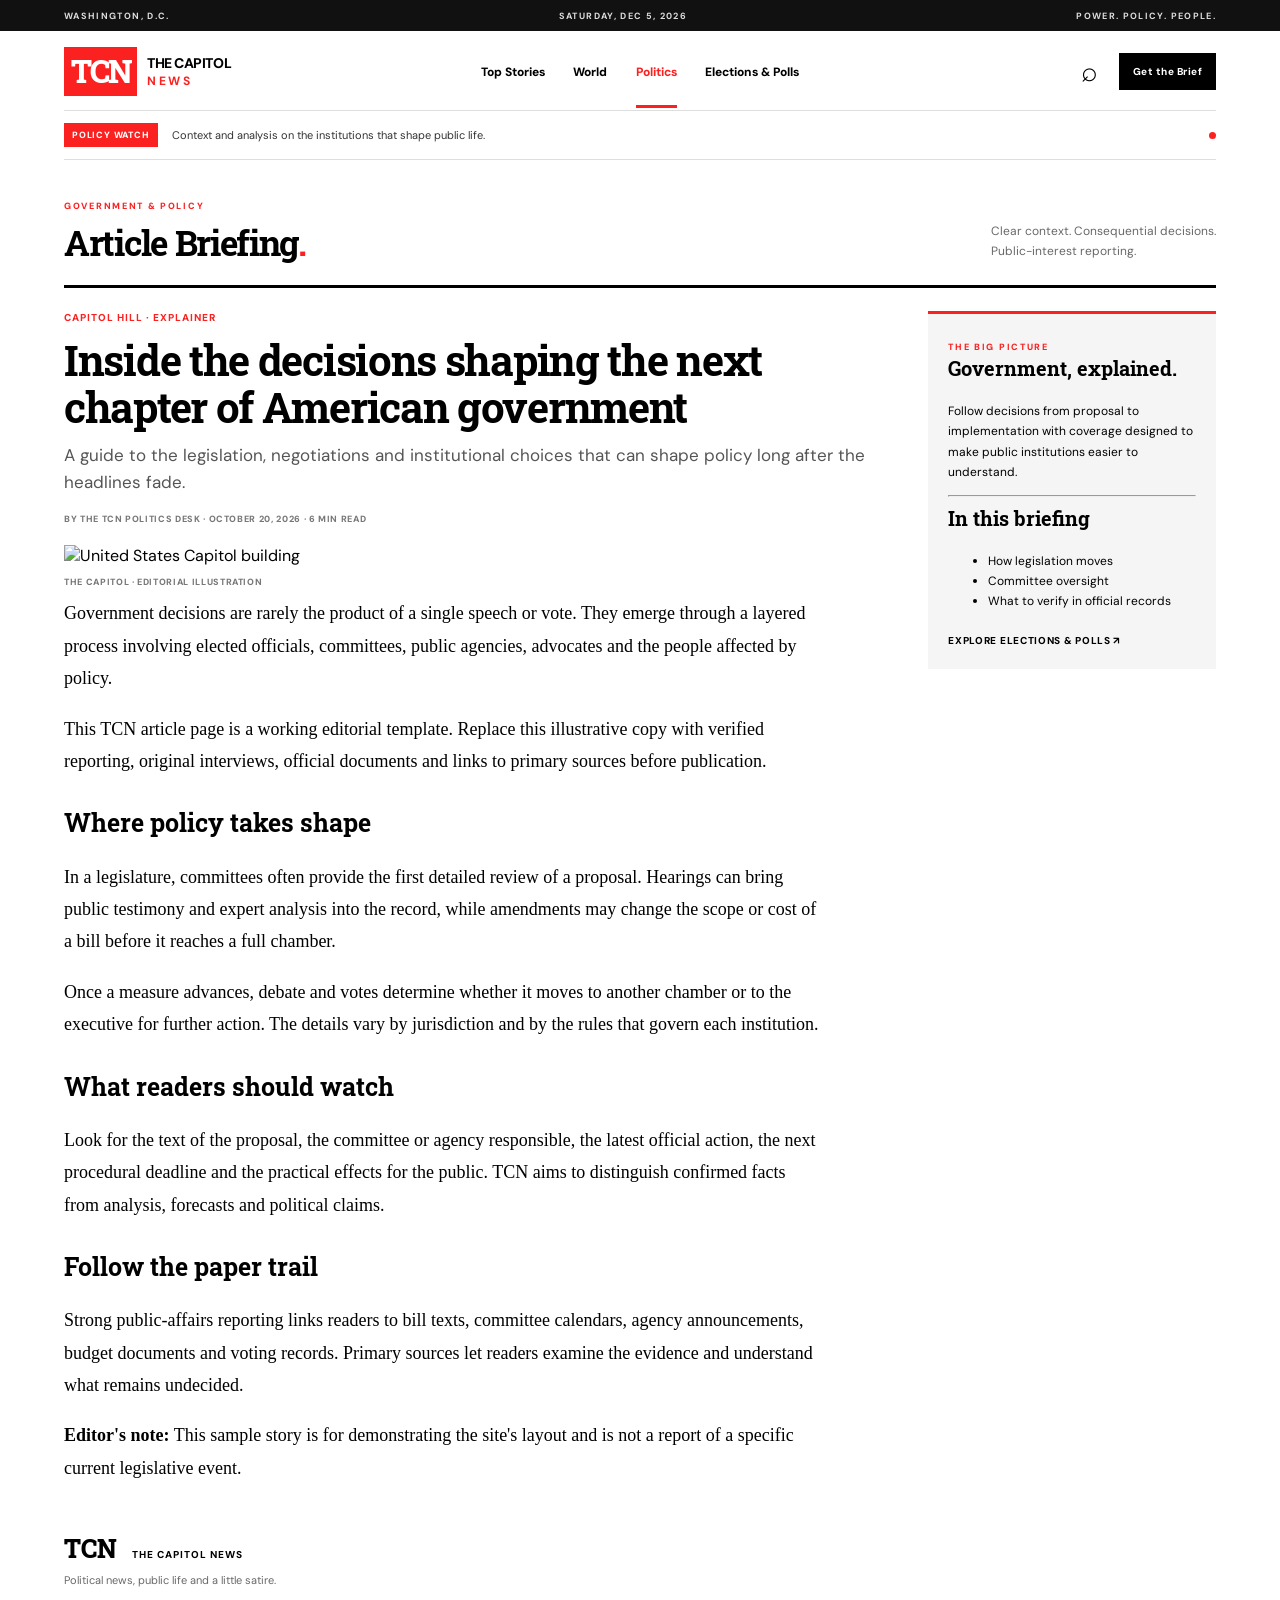
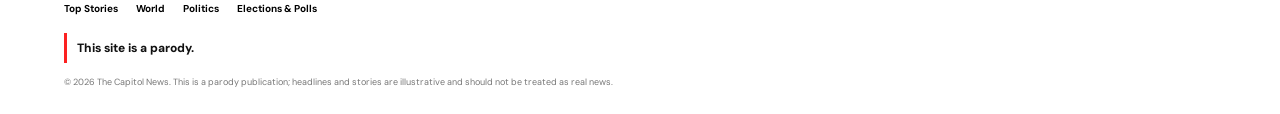
==== article.html @ bb1735fe "Make story search work across pages and label parody clearly" ====
<!doctype html><html lang="en"><head><meta charset="utf-8"><meta name="viewport" content="width=device-width,initial-scale=1"><meta name="theme-color" content="#000000"><meta name="description" content="The Capitol News is a political news parody publication."><title>Inside the decisions shaping government — TCN</title><link rel="stylesheet" href="styles.css"></head><body><div class="topline"><span>WASHINGTON, D.C.</span><span id="today">THE DAILY BRIEFING</span><span>POWER. POLICY. PEOPLE.</span></div><header class="site-header"><a class="brand" href="index.html"><span class="brand-mark">TCN</span><span class="brand-name">THE CAPITOL <b>NEWS</b></span></a><button class="menu-toggle" id="menuToggle" aria-label="Toggle navigation" aria-expanded="false">☰</button><nav class="main-nav" id="mainNav" aria-label="Main navigation"><a href="index.html">Top Stories</a><a href="index.html#world">World</a><a class="active" href="index.html#politics">Politics</a><a href="elections.html">Elections &amp; Polls</a></nav><div class="header-actions"><button class="search-button" id="searchToggle" aria-label="Search stories">⌕</button><a class="subscribe" href="index.html#newsletter">Get the Brief</a></div></header><div class="breaking"><span class="breaking-label">POLICY WATCH</span><p>Context and analysis on the institutions that shape public life.</p><span class="live-dot"></span></div><main class="page-wrap"><div class="section-heading"><div><span class="eyebrow">GOVERNMENT &amp; POLICY</span><h1>Article Briefing<span class="red-dot">.</span></h1></div><p>Clear context. Consequential decisions.<br>Public-interest reporting.</p></div><div class="article-layout"><article><div class="article-kicker">CAPITOL HILL · EXPLAINER</div><h1 class="article-title">Inside the decisions shaping the next chapter of American government</h1><p class="article-subtitle">A guide to the legislation, negotiations and institutional choices that can shape policy long after the headlines fade.</p><div class="byline">BY THE TCN POLITICS DESK · OCTOBER 20, 2026 · 6 MIN READ</div><img class="article-hero" src="https://images.unsplash.com/photo-1529107386315-e1a2ed48a620?auto=format&fit=crop&w=1400&q=85" alt="United States Capitol building"><p class="byline">THE CAPITOL · EDITORIAL ILLUSTRATION</p><div class="article-body"><p>Government decisions are rarely the product of a single speech or vote. They emerge through a layered process involving elected officials, committees, public agencies, advocates and the people affected by policy.</p><p>This TCN article page is a working editorial template. Replace this illustrative copy with verified reporting, original interviews, official documents and links to primary sources before publication.</p><h2>Where policy takes shape</h2><p>In a legislature, committees often provide the first detailed review of a proposal. Hearings can bring public testimony and expert analysis into the record, while amendments may change the scope or cost of a bill before it reaches a full chamber.</p><p>Once a measure advances, debate and votes determine whether it moves to another chamber or to the executive for further action. The details vary by jurisdiction and by the rules that govern each institution.</p><h2>What readers should watch</h2><p>Look for the text of the proposal, the committee or agency responsible, the latest official action, the next procedural deadline and the practical effects for the public. TCN aims to distinguish confirmed facts from analysis, forecasts and political claims.</p><h2>Follow the paper trail</h2><p>Strong public-affairs reporting links readers to bill texts, committee calendars, agency announcements, budget documents and voting records. Primary sources let readers examine the evidence and understand what remains undecided.</p><p><strong>Editor's note:</strong> This sample story is for demonstrating the site's layout and is not a report of a specific current legislative event.</p></div></article><aside class="article-aside"><span class="eyebrow">THE BIG PICTURE</span><h3>Government, explained.</h3><p>Follow decisions from proposal to implementation with coverage designed to make public institutions easier to understand.</p><hr><h3>In this briefing</h3><ul><li>How legislation moves</li><li>Committee oversight</li><li>What to verify in official records</li></ul><a class="text-link" href="elections.html">EXPLORE ELECTIONS &amp; POLLS ↗</a></aside></div><footer class="site-footer"><a class="footer-brand" href="index.html">TCN <span>THE CAPITOL NEWS</span></a><p>Political news, public life and a little satire.</p><div class="footer-links"><a href="index.html">Top Stories</a><a href="index.html#world">World</a><a href="index.html#politics">Politics</a><a href="elections.html">Elections &amp; Polls</a></div><p class="parody-notice">This site is a parody.</p><small>© 2026 The Capitol News. This is a parody publication; headlines and stories are illustrative and should not be treated as real news.</small></footer></main><div class="search-panel" id="searchPanel" hidden role="dialog" aria-label="Search stories"><form id="searchForm" role="search"><input id="searchInput" type="search" placeholder="Search stories, topics, elections…" aria-label="Search news stories" autocomplete="off"><button type="submit">SEARCH</button><button type="button" id="closeSearch" aria-label="Close search">✕</button></form><div id="searchResults" class="search-results" aria-live="polite"><p>Search story headlines and summaries on this site.</p></div></div><script src="app.js"></script></body></html>
---- styles.css ----
@import url('https://fonts.googleapis.com/css2?family=DM+Sans:wght@400;500;600;700;800&family=Roboto+Slab:wght@600;700;800&display=swap');
:root{--black:#000;--red:#fc2121;--paper:#fff;--muted:#686868;--line:#dedede;--soft:#f5f5f5}*{box-sizing:border-box}html{scroll-behavior:smooth}body{margin:0;background:var(--paper);color:var(--black);font-family:'DM Sans',Arial,sans-serif}a{color:inherit;text-decoration:none}button,input{font:inherit}.topline{height:31px;background:#111;color:#ddd;display:flex;align-items:center;justify-content:space-between;padding:0 max(5.3%,calc((100% - 1280px)/2));font-size:9px;letter-spacing:1.35px;font-weight:700}.site-header{max-width:1280px;margin:auto;padding:16px 0 14px;display:grid;grid-template-columns:minmax(0,1fr) auto minmax(0,1fr);align-items:center;gap:20px;border-bottom:1px solid var(--line)}.brand{display:flex;align-items:center;gap:10px;white-space:nowrap;justify-self:start}.brand-mark{font-family:'Roboto Slab',serif;font-weight:800;font-size:31px;letter-spacing:-2px;background:var(--red);color:white;padding:4px 7px 5px}.brand-name{font-size:14px;font-weight:800;letter-spacing:-.45px}.brand-name b{display:block;color:var(--red);letter-spacing:2.5px;font-size:12px;margin-top:1px}.main-nav{display:flex;align-items:center;justify-content:center;gap:clamp(15px,2.2vw,31px);margin:0;justify-self:center}.main-nav a{font-size:12px;font-weight:800;padding:13px 0;position:relative;white-space:nowrap}.main-nav a:hover,.main-nav a.active{color:var(--red)}.main-nav a.active:after{content:'';height:3px;background:var(--red);position:absolute;bottom:-15px;left:0;right:0}.header-actions{display:flex;align-items:center;justify-self:end;gap:15px}.search-button{border:0;background:none;font-size:28px;cursor:pointer;line-height:1}.subscribe{background:var(--black);color:white;padding:12px 14px;font-size:10px;font-weight:800;letter-spacing:.5px}.subscribe:hover{background:var(--red)}.menu-toggle{display:none;border:0;background:none;font-size:23px}.breaking{display:flex;align-items:center;gap:14px;max-width:1280px;margin:auto;padding:12px 0;border-bottom:1px solid var(--line);font-size:11px}.breaking-label{background:var(--red);color:white;padding:6px 8px;font-weight:800;font-size:9px;letter-spacing:.8px}.breaking p{margin:0;color:#333}.live-dot{margin-left:auto;width:7px;height:7px;border-radius:50%;background:var(--red)}.page-wrap{max-width:1280px;margin:auto}.section-heading{display:flex;align-items:end;justify-content:space-between;padding:33px 0 20px;border-bottom:3px solid #000;margin-bottom:23px}.eyebrow{font-size:9px;letter-spacing:1.7px;font-weight:800;color:var(--red)}h1,h2,h3,p{margin-top:0}.section-heading h1{font-family:'Roboto Slab',Georgia,serif;font-size:35px;letter-spacing:-1.3px;margin:5px 0 0}.red-dot{color:var(--red)}.section-heading>p{font-size:12px;line-height:1.65;color:var(--muted);margin:0 0 3px}.lead-grid{display:grid;grid-template-columns:minmax(0,1.7fr) minmax(300px,.9fr);gap:35px}.image-link{display:block;overflow:hidden}.lead-image{display:block;width:100%;height:365px;object-fit:cover;transition:transform .35s}.image-link:hover img,.story-card:hover img{transform:scale(1.025)}.story-meta{display:flex;gap:8px;align-items:center;color:#888;font-size:9px;letter-spacing:.8px;font-weight:700;margin:15px 0 9px}.category{color:var(--red);font-weight:800}.lead-story h2{font-family:'Roboto Slab',Georgia,serif;font-size:34px;line-height:1.17;letter-spacing:-.9px;margin:0 0 12px;max-width:800px}.lead-story h2 a:hover,.compact-story h3 a:hover,.story-card h3 a:hover{color:var(--red)}.dek{font-size:15px;color:#555;line-height:1.65;max-width:700px;margin-bottom:15px}.byline{font-size:9px;letter-spacing:.65px;font-weight:800;color:#777}.lead-side{border-left:1px solid var(--line);padding-left:25px}.side-head{display:flex;align-items:center;gap:14px;margin:3px 0 9px}.red-rule{height:3px;background:var(--red);flex:1}.compact-story{padding:14px 0 17px;border-bottom:1px solid var(--line)}.compact-story .story-meta{margin:0 0 7px}.compact-story h3{font-family:'Roboto Slab',Georgia,serif;font-size:19px;line-height:1.28;margin:0 0 7px}.compact-story p{font-size:11px;color:var(--muted);line-height:1.55;margin-bottom:9px}.section-heading-small{margin-top:38px;padding-top:0}.section-heading-small h2{font-family:'Roboto Slab',Georgia,serif;font-size:28px;margin:5px 0 0}.text-link{font-size:10px;font-weight:800;letter-spacing:.7px}.text-link:hover{color:var(--red)}.story-cards{display:grid;grid-template-columns:repeat(3,minmax(0,1fr));gap:24px}.story-card{border:1px solid var(--line);min-width:0;overflow:hidden}.story-card>img{width:100%;height:175px;object-fit:cover;display:block;transition:transform .35s}.story-card-content{padding:0 17px 18px}.story-card .story-meta{margin:14px 0 8px}.story-card h3{font-family:'Roboto Slab',Georgia,serif;font-size:19px;line-height:1.3;margin-bottom:9px}.story-card p{font-size:12px;line-height:1.6;color:var(--muted);min-height:38px}.newsletter{margin-top:46px;background:#080808;color:#fff;padding:28px 32px;display:grid;grid-template-columns:1fr 1fr;gap:35px;align-items:center;border-top:4px solid var(--red)}.newsletter h2{font-family:'Roboto Slab',Georgia,serif;font-size:27px;margin:7px 0}.newsletter p{color:#c4c4c4;font-size:12px;margin-bottom:0}.newsletter form label{display:block;font-size:10px;font-weight:700;margin-bottom:7px}.email-row{display:flex}.email-row input{min-width:0;flex:1;padding:13px;border:1px solid #777;background:#fff;color:#111}.email-row button,.search-panel button[type=submit]{background:var(--red);color:#fff;border:0;padding:0 16px;font-size:10px;font-weight:800;cursor:pointer}.form-note{font-size:9px!important;margin-top:8px!important}.site-footer{padding:30px 0 24px}.footer-brand{font-family:'Roboto Slab',serif;font-size:25px;font-weight:800}.footer-brand span{font:800 10px 'DM Sans',sans-serif;letter-spacing:1px;margin-left:9px}.site-footer p{font-size:11px;color:var(--muted);margin:8px 0 15px}.footer-links{display:flex;gap:18px;margin-bottom:18px}.footer-links a,.site-footer>div a{font-size:10px;font-weight:700}.footer-links a:hover,.site-footer>div a:hover{color:var(--red)}.parody-notice{display:inline-block!important;color:#111!important;font-size:12px!important;font-weight:800!important;border-left:3px solid var(--red);padding:7px 0 7px 10px;margin:0 0 12px!important}.site-footer small{display:block;font-size:9px;line-height:1.6;color:#777}.search-panel{position:fixed;z-index:10;top:0;left:0;right:0;background:#fff;box-shadow:0 8px 30px #0002;padding:25px max(5%,calc((100% - 1000px)/2));max-height:85vh;overflow:auto;border-bottom:3px solid var(--red)}.search-panel form{display:flex;gap:8px}.search-panel input{flex:1;min-width:0;padding:14px;border:1px solid #bbb}.search-panel button{padding:10px 15px}.search-panel button[type=button]{background:white;border:1px solid #ddd;cursor:pointer}.search-panel p{font-size:11px;color:#777;margin:10px 0 0}.search-results{margin-top:12px}.search-result{display:block;padding:14px 0;border-bottom:1px solid var(--line)}.search-result strong{display:block;font-family:'Roboto Slab',Georgia,serif;font-size:16px;line-height:1.35}.search-result span{display:block;color:var(--red);font-size:9px;font-weight:800;letter-spacing:1px;margin-bottom:5px}.search-result p{margin:6px 0 0}.search-result:hover strong{color:var(--red)}.no-results{padding:18px 0;font-size:13px;color:var(--muted)}.article-layout{display:grid;grid-template-columns:minmax(0,2fr) minmax(240px,.7fr);gap:42px}.article-kicker{font-size:10px;letter-spacing:1px;font-weight:800;color:var(--red)}.article-title{font-family:'Roboto Slab',Georgia,serif;font-size:42px;line-height:1.12;letter-spacing:-1.3px;margin:12px 0}.article-subtitle{font-size:17px;line-height:1.6;color:#555}.article-hero{width:100%;max-height:430px;object-fit:cover;margin:20px 0 10px}.article-body{font-family:Georgia,serif;font-size:18px;line-height:1.8;max-width:760px}.article-body h2{font-family:'Roboto Slab',serif;font-size:25px;line-height:1.3;margin-top:30px}.article-aside{background:var(--soft);padding:20px;height:max-content;border-top:3px solid var(--red)}.article-aside h3{font-family:'Roboto Slab',serif;font-size:20px}.article-aside p,.article-aside li{font-size:12px;line-height:1.7}.election-grid{display:grid;grid-template-columns:1.3fr .7fr;gap:25px}.panel{border:1px solid var(--line);padding:22px}.panel h2{font-family:'Roboto Slab',serif;font-size:22px}.poll-option{padding:14px 0;border-bottom:1px solid var(--line)}.poll-option label{display:flex;align-items:center;gap:9px;font-size:13px;font-weight:600}.poll-option input{accent-color:var(--red)}.poll-button{background:var(--red);color:white;border:0;padding:12px 16px;font-size:10px;font-weight:800;cursor:pointer;margin-top:16px}.poll-result{margin:13px 0}.poll-result-top{display:flex;justify-content:space-between;font-size:11px;font-weight:700;margin-bottom:6px}.bar{height:8px;background:#eee}.bar span{display:block;height:100%;background:var(--red)}.notice{font-size:10px;color:#777;line-height:1.5;margin-top:15px}.result-row{display:flex;justify-content:space-between;padding:13px 0;border-bottom:1px solid var(--line);font-size:12px}.result-row strong{font-size:12px}.pill{display:inline-block;background:#eee;padding:4px 7px;font-size:9px;font-weight:800;letter-spacing:.5px}@media(max-width:1320px){.site-header,.page-wrap,.breaking{margin-left:5%;margin-right:5%}.topline{padding-left:5%;padding-right:5%}}@media(max-width:1050px){.site-header{grid-template-columns:1fr auto;gap:12px}.menu-toggle{display:block;grid-column:2;grid-row:1;justify-self:end;margin-left:0}.header-actions{grid-column:2;grid-row:1;justify-self:end;margin-right:44px}.main-nav{display:none;grid-column:1/-1;grid-row:2;width:100%;margin:0;flex-direction:column;align-items:stretch;gap:0;justify-self:stretch}.main-nav.open{display:flex}.main-nav a{padding:12px 4px;border-top:1px solid var(--line)}.main-nav a.active:after{display:none}.lead-grid,.article-layout,.election-grid{grid-template-columns:1fr}.lead-side{border-left:0;border-top:2px solid #000;padding:15px 0 0}.lead-image{height:300px}.lead-story h2{font-size:29px}.story-cards{grid-template-columns:1fr 1fr}.newsletter{grid-template-columns:1fr;gap:20px}.article-aside{order:2}}@media(max-width:560px){.topline span:last-child{display:none}.topline{font-size:8px}.brand-mark{font-size:26px}.brand-name{font-size:12px}.subscribe{padding:10px;font-size:9px}.search-button{font-size:24px}.section-heading{padding-top:25px;gap:15px;align-items:start}.section-heading h1{font-size:30px}.section-heading>p{font-size:10px}.desktop-only{display:none}.lead-image{height:225px}.lead-story h2{font-size:25px}.story-cards{grid-template-columns:1fr}.story-card>img{height:190px}.newsletter{padding:23px 18px}.email-row{flex-direction:column;gap:8px}.email-row button{padding:13px}.article-title{font-size:32px}.article-subtitle{font-size:15px}.article-body{font-size:17px}.footer-links,.site-footer>div{flex-wrap:wrap}.section-heading-small{align-items:end}.search-panel{padding:18px 5%}.search-panel form{gap:5px}.search-panel button{padding:10px}.breaking{font-size:10px;gap:8px}}
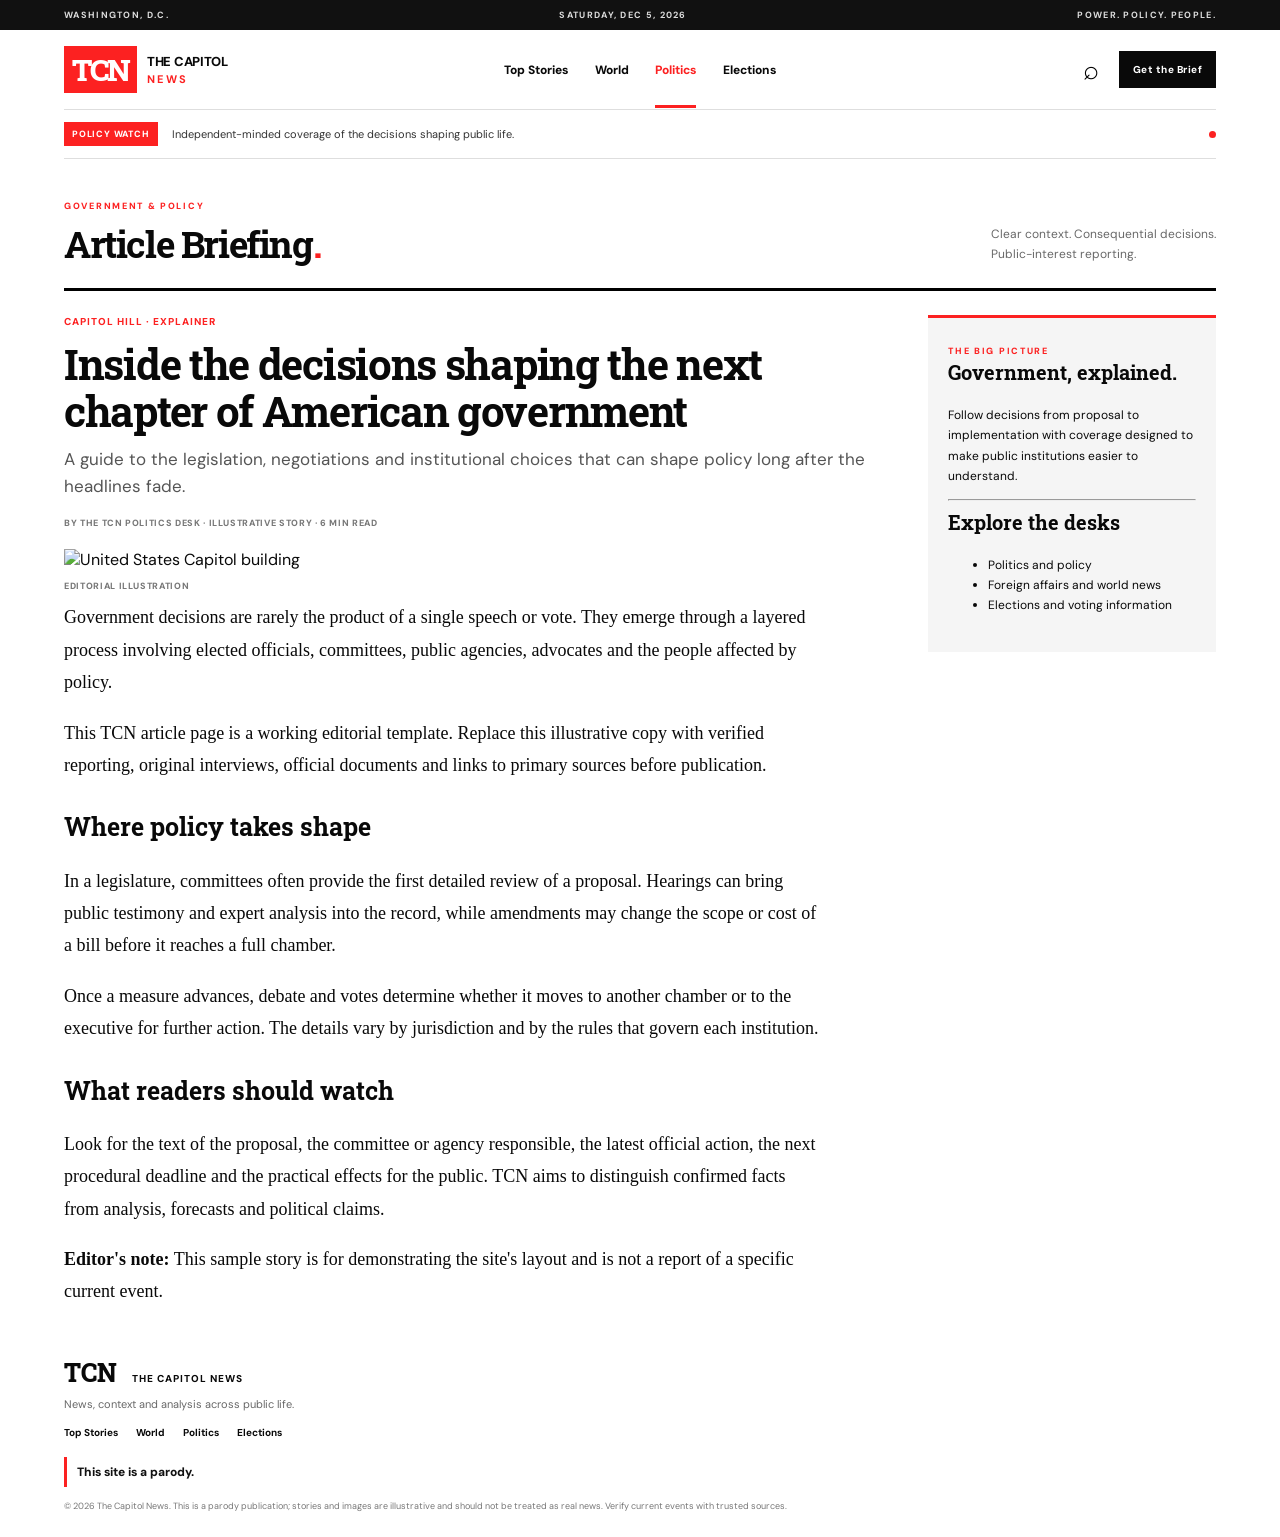
==== commit 0d68b658: "Refresh shared article template and section navigation" ====
--- a/article.html
+++ b/article.html
@@ -1 +1 @@
-<!doctype html><html lang="en"><head><meta charset="utf-8"><meta name="viewport" content="width=device-width,initial-scale=1"><meta name="theme-color" content="#000000"><meta name="description" content="The Capitol News is a political news parody publication."><title>Inside the decisions shaping government — TCN</title><link rel="stylesheet" href="styles.css"></head><body><div class="topline"><span>WASHINGTON, D.C.</span><span id="today">THE DAILY BRIEFING</span><span>POWER. POLICY. PEOPLE.</span></div><header class="site-header"><a class="brand" href="index.html"><span class="brand-mark">TCN</span><span class="brand-name">THE CAPITOL <b>NEWS</b></span></a><button class="menu-toggle" id="menuToggle" aria-label="Toggle navigation" aria-expanded="false">☰</button><nav class="main-nav" id="mainNav" aria-label="Main navigation"><a href="index.html">Top Stories</a><a href="index.html#world">World</a><a class="active" href="index.html#politics">Politics</a><a href="elections.html">Elections &amp; Polls</a></nav><div class="header-actions"><button class="search-button" id="searchToggle" aria-label="Search stories">⌕</button><a class="subscribe" href="index.html#newsletter">Get the Brief</a></div></header><div class="breaking"><span class="breaking-label">POLICY WATCH</span><p>Context and analysis on the institutions that shape public life.</p><span class="live-dot"></span></div><main class="page-wrap"><div class="section-heading"><div><span class="eyebrow">GOVERNMENT &amp; POLICY</span><h1>Article Briefing<span class="red-dot">.</span></h1></div><p>Clear context. Consequential decisions.<br>Public-interest reporting.</p></div><div class="article-layout"><article><div class="article-kicker">CAPITOL HILL · EXPLAINER</div><h1 class="article-title">Inside the decisions shaping the next chapter of American government</h1><p class="article-subtitle">A guide to the legislation, negotiations and institutional choices that can shape policy long after the headlines fade.</p><div class="byline">BY THE TCN POLITICS DESK · OCTOBER 20, 2026 · 6 MIN READ</div><img class="article-hero" src="https://images.unsplash.com/photo-1529107386315-e1a2ed48a620?auto=format&fit=crop&w=1400&q=85" alt="United States Capitol building"><p class="byline">THE CAPITOL · EDITORIAL ILLUSTRATION</p><div class="article-body"><p>Government decisions are rarely the product of a single speech or vote. They emerge through a layered process involving elected officials, committees, public agencies, advocates and the people affected by policy.</p><p>This TCN article page is a working editorial template. Replace this illustrative copy with verified reporting, original interviews, official documents and links to primary sources before publication.</p><h2>Where policy takes shape</h2><p>In a legislature, committees often provide the first detailed review of a proposal. Hearings can bring public testimony and expert analysis into the record, while amendments may change the scope or cost of a bill before it reaches a full chamber.</p><p>Once a measure advances, debate and votes determine whether it moves to another chamber or to the executive for further action. The details vary by jurisdiction and by the rules that govern each institution.</p><h2>What readers should watch</h2><p>Look for the text of the proposal, the committee or agency responsible, the latest official action, the next procedural deadline and the practical effects for the public. TCN aims to distinguish confirmed facts from analysis, forecasts and political claims.</p><h2>Follow the paper trail</h2><p>Strong public-affairs reporting links readers to bill texts, committee calendars, agency announcements, budget documents and voting records. Primary sources let readers examine the evidence and understand what remains undecided.</p><p><strong>Editor's note:</strong> This sample story is for demonstrating the site's layout and is not a report of a specific current legislative event.</p></div></article><aside class="article-aside"><span class="eyebrow">THE BIG PICTURE</span><h3>Government, explained.</h3><p>Follow decisions from proposal to implementation with coverage designed to make public institutions easier to understand.</p><hr><h3>In this briefing</h3><ul><li>How legislation moves</li><li>Committee oversight</li><li>What to verify in official records</li></ul><a class="text-link" href="elections.html">EXPLORE ELECTIONS &amp; POLLS ↗</a></aside></div><footer class="site-footer"><a class="footer-brand" href="index.html">TCN <span>THE CAPITOL NEWS</span></a><p>Political news, public life and a little satire.</p><div class="footer-links"><a href="index.html">Top Stories</a><a href="index.html#world">World</a><a href="index.html#politics">Politics</a><a href="elections.html">Elections &amp; Polls</a></div><p class="parody-notice">This site is a parody.</p><small>© 2026 The Capitol News. This is a parody publication; headlines and stories are illustrative and should not be treated as real news.</small></footer></main><div class="search-panel" id="searchPanel" hidden role="dialog" aria-label="Search stories"><form id="searchForm" role="search"><input id="searchInput" type="search" placeholder="Search stories, topics, elections…" aria-label="Search news stories" autocomplete="off"><button type="submit">SEARCH</button><button type="button" id="closeSearch" aria-label="Close search">✕</button></form><div id="searchResults" class="search-results" aria-live="polite"><p>Search story headlines and summaries on this site.</p></div></div><script src="app.js"></script></body></html>+<!doctype html><html lang="en"><head><meta charset="utf-8"><meta name="viewport" content="width=device-width,initial-scale=1"><meta name="theme-color" content="#090909"><meta name="description" content="The Capitol News — political and world news parody publication."><title>Article Briefing — The Capitol News</title><link rel="stylesheet" href="styles.css"></head><body><div class="topline"><span>WASHINGTON, D.C.</span><span id="today">THE DAILY BRIEFING</span><span>POWER. POLICY. PEOPLE.</span></div><header class="site-header"><a class="brand" href="index.html" aria-label="The Capitol News home"><span class="brand-mark">TCN</span><span class="brand-name">THE CAPITOL <b>NEWS</b></span></a><button class="menu-toggle" id="menuToggle" aria-label="Toggle navigation" aria-expanded="false">☰</button><nav class="main-nav" id="mainNav" aria-label="Main navigation"><a class="" href="index.html">Top Stories</a><a class="" href="world.html">World</a><a class="active" href="politics.html">Politics</a><a class="" href="elections.html">Elections</a></nav><div class="header-actions"><button class="search-button" id="searchToggle" aria-label="Search stories">⌕</button><a class="subscribe" href="index.html#newsletter">Get the Brief</a></div></header><div class="breaking"><span class="breaking-label">POLICY WATCH</span><p>Independent-minded coverage of the decisions shaping public life.</p><span class="live-dot" aria-hidden="true"></span></div><main class="page-wrap"><div class="section-heading"><div><span class="eyebrow">GOVERNMENT &amp; POLICY</span><h1>Article Briefing<span class="red-dot">.</span></h1></div><p>Clear context. Consequential decisions.<br>Public-interest reporting.</p></div><div class="article-layout"><article><div class="article-kicker">CAPITOL HILL · EXPLAINER</div><h1 class="article-title">Inside the decisions shaping the next chapter of American government</h1><p class="article-subtitle">A guide to the legislation, negotiations and institutional choices that can shape policy long after the headlines fade.</p><div class="byline">BY THE TCN POLITICS DESK · ILLUSTRATIVE STORY · 6 MIN READ</div><img class="article-hero" src="https://images.unsplash.com/photo-1529107386315-e1a2ed48a620?auto=format&fit=crop&w=1400&q=85" alt="United States Capitol building"><p class="byline">EDITORIAL ILLUSTRATION</p><div class="article-body"><p>Government decisions are rarely the product of a single speech or vote. They emerge through a layered process involving elected officials, committees, public agencies, advocates and the people affected by policy.</p><p>This TCN article page is a working editorial template. Replace this illustrative copy with verified reporting, original interviews, official documents and links to primary sources before publication.</p><h2>Where policy takes shape</h2><p>In a legislature, committees often provide the first detailed review of a proposal. Hearings can bring public testimony and expert analysis into the record, while amendments may change the scope or cost of a bill before it reaches a full chamber.</p><p>Once a measure advances, debate and votes determine whether it moves to another chamber or to the executive for further action. The details vary by jurisdiction and by the rules that govern each institution.</p><h2>What readers should watch</h2><p>Look for the text of the proposal, the committee or agency responsible, the latest official action, the next procedural deadline and the practical effects for the public. TCN aims to distinguish confirmed facts from analysis, forecasts and political claims.</p><p><strong>Editor's note:</strong> This sample story is for demonstrating the site's layout and is not a report of a specific current event.</p></div></article><aside class="article-aside"><span class="eyebrow">THE BIG PICTURE</span><h3>Government, explained.</h3><p>Follow decisions from proposal to implementation with coverage designed to make public institutions easier to understand.</p><hr><h3>Explore the desks</h3><ul><li><a href="politics.html">Politics and policy</a></li><li><a href="world.html">Foreign affairs and world news</a></li><li><a href="elections.html">Elections and voting information</a></li></ul></aside></div><footer class="site-footer"><a class="footer-brand" href="index.html">TCN <span>THE CAPITOL NEWS</span></a><p>News, context and analysis across public life.</p><div class="footer-links"><a href="index.html">Top Stories</a><a href="world.html">World</a><a href="politics.html">Politics</a><a href="elections.html">Elections</a></div><p class="parody-notice">This site is a parody.</p><small>© 2026 The Capitol News. This is a parody publication; stories and images are illustrative and should not be treated as real news. Verify current events with trusted sources.</small></footer></main><div class="search-panel" id="searchPanel" hidden role="dialog" aria-label="Search stories"><form id="searchForm" role="search"><input id="searchInput" type="search" placeholder="Search stories, topics, elections…" aria-label="Search news stories" autocomplete="off"><button type="submit">SEARCH</button><button type="button" id="closeSearch" aria-label="Close search">✕</button></form><div id="searchResults" class="search-results" aria-live="polite"><p>Search headlines and summaries across TCN.</p></div></div><script src="app.js"></script></body></html>
--- a/styles.css
+++ b/styles.css
@@ -1,2 +1,2 @@
 @import url('https://fonts.googleapis.com/css2?family=DM+Sans:wght@400;500;600;700;800&family=Roboto+Slab:wght@600;700;800&display=swap');
-:root{--black:#000;--red:#fc2121;--paper:#fff;--muted:#686868;--line:#dedede;--soft:#f5f5f5}*{box-sizing:border-box}html{scroll-behavior:smooth}body{margin:0;background:var(--paper);color:var(--black);font-family:'DM Sans',Arial,sans-serif}a{color:inherit;text-decoration:none}button,input{font:inherit}.topline{height:31px;background:#111;color:#ddd;display:flex;align-items:center;justify-content:space-between;padding:0 max(5.3%,calc((100% - 1280px)/2));font-size:9px;letter-spacing:1.35px;font-weight:700}.site-header{max-width:1280px;margin:auto;padding:16px 0 14px;display:grid;grid-template-columns:minmax(0,1fr) auto minmax(0,1fr);align-items:center;gap:20px;border-bottom:1px solid var(--line)}.brand{display:flex;align-items:center;gap:10px;white-space:nowrap;justify-self:start}.brand-mark{font-family:'Roboto Slab',serif;font-weight:800;font-size:31px;letter-spacing:-2px;background:var(--red);color:white;padding:4px 7px 5px}.brand-name{font-size:14px;font-weight:800;letter-spacing:-.45px}.brand-name b{display:block;color:var(--red);letter-spacing:2.5px;font-size:12px;margin-top:1px}.main-nav{display:flex;align-items:center;justify-content:center;gap:clamp(15px,2.2vw,31px);margin:0;justify-self:center}.main-nav a{font-size:12px;font-weight:800;padding:13px 0;position:relative;white-space:nowrap}.main-nav a:hover,.main-nav a.active{color:var(--red)}.main-nav a.active:after{content:'';height:3px;background:var(--red);position:absolute;bottom:-15px;left:0;right:0}.header-actions{display:flex;align-items:center;justify-self:end;gap:15px}.search-button{border:0;background:none;font-size:28px;cursor:pointer;line-height:1}.subscribe{background:var(--black);color:white;padding:12px 14px;font-size:10px;font-weight:800;letter-spacing:.5px}.subscribe:hover{background:var(--red)}.menu-toggle{display:none;border:0;background:none;font-size:23px}.breaking{display:flex;align-items:center;gap:14px;max-width:1280px;margin:auto;padding:12px 0;border-bottom:1px solid var(--line);font-size:11px}.breaking-label{background:var(--red);color:white;padding:6px 8px;font-weight:800;font-size:9px;letter-spacing:.8px}.breaking p{margin:0;color:#333}.live-dot{margin-left:auto;width:7px;height:7px;border-radius:50%;background:var(--red)}.page-wrap{max-width:1280px;margin:auto}.section-heading{display:flex;align-items:end;justify-content:space-between;padding:33px 0 20px;border-bottom:3px solid #000;margin-bottom:23px}.eyebrow{font-size:9px;letter-spacing:1.7px;font-weight:800;color:var(--red)}h1,h2,h3,p{margin-top:0}.section-heading h1{font-family:'Roboto Slab',Georgia,serif;font-size:35px;letter-spacing:-1.3px;margin:5px 0 0}.red-dot{color:var(--red)}.section-heading>p{font-size:12px;line-height:1.65;color:var(--muted);margin:0 0 3px}.lead-grid{display:grid;grid-template-columns:minmax(0,1.7fr) minmax(300px,.9fr);gap:35px}.image-link{display:block;overflow:hidden}.lead-image{display:block;width:100%;height:365px;object-fit:cover;transition:transform .35s}.image-link:hover img,.story-card:hover img{transform:scale(1.025)}.story-meta{display:flex;gap:8px;align-items:center;color:#888;font-size:9px;letter-spacing:.8px;font-weight:700;margin:15px 0 9px}.category{color:var(--red);font-weight:800}.lead-story h2{font-family:'Roboto Slab',Georgia,serif;font-size:34px;line-height:1.17;letter-spacing:-.9px;margin:0 0 12px;max-width:800px}.lead-story h2 a:hover,.compact-story h3 a:hover,.story-card h3 a:hover{color:var(--red)}.dek{font-size:15px;color:#555;line-height:1.65;max-width:700px;margin-bottom:15px}.byline{font-size:9px;letter-spacing:.65px;font-weight:800;color:#777}.lead-side{border-left:1px solid var(--line);padding-left:25px}.side-head{display:flex;align-items:center;gap:14px;margin:3px 0 9px}.red-rule{height:3px;background:var(--red);flex:1}.compact-story{padding:14px 0 17px;border-bottom:1px solid var(--line)}.compact-story .story-meta{margin:0 0 7px}.compact-story h3{font-family:'Roboto Slab',Georgia,serif;font-size:19px;line-height:1.28;margin:0 0 7px}.compact-story p{font-size:11px;color:var(--muted);line-height:1.55;margin-bottom:9px}.section-heading-small{margin-top:38px;padding-top:0}.section-heading-small h2{font-family:'Roboto Slab',Georgia,serif;font-size:28px;margin:5px 0 0}.text-link{font-size:10px;font-weight:800;letter-spacing:.7px}.text-link:hover{color:var(--red)}.story-cards{display:grid;grid-template-columns:repeat(3,minmax(0,1fr));gap:24px}.story-card{border:1px solid var(--line);min-width:0;overflow:hidden}.story-card>img{width:100%;height:175px;object-fit:cover;display:block;transition:transform .35s}.story-card-content{padding:0 17px 18px}.story-card .story-meta{margin:14px 0 8px}.story-card h3{font-family:'Roboto Slab',Georgia,serif;font-size:19px;line-height:1.3;margin-bottom:9px}.story-card p{font-size:12px;line-height:1.6;color:var(--muted);min-height:38px}.newsletter{margin-top:46px;background:#080808;color:#fff;padding:28px 32px;display:grid;grid-template-columns:1fr 1fr;gap:35px;align-items:center;border-top:4px solid var(--red)}.newsletter h2{font-family:'Roboto Slab',Georgia,serif;font-size:27px;margin:7px 0}.newsletter p{color:#c4c4c4;font-size:12px;margin-bottom:0}.newsletter form label{display:block;font-size:10px;font-weight:700;margin-bottom:7px}.email-row{display:flex}.email-row input{min-width:0;flex:1;padding:13px;border:1px solid #777;background:#fff;color:#111}.email-row button,.search-panel button[type=submit]{background:var(--red);color:#fff;border:0;padding:0 16px;font-size:10px;font-weight:800;cursor:pointer}.form-note{font-size:9px!important;margin-top:8px!important}.site-footer{padding:30px 0 24px}.footer-brand{font-family:'Roboto Slab',serif;font-size:25px;font-weight:800}.footer-brand span{font:800 10px 'DM Sans',sans-serif;letter-spacing:1px;margin-left:9px}.site-footer p{font-size:11px;color:var(--muted);margin:8px 0 15px}.footer-links{display:flex;gap:18px;margin-bottom:18px}.footer-links a,.site-footer>div a{font-size:10px;font-weight:700}.footer-links a:hover,.site-footer>div a:hover{color:var(--red)}.parody-notice{display:inline-block!important;color:#111!important;font-size:12px!important;font-weight:800!important;border-left:3px solid var(--red);padding:7px 0 7px 10px;margin:0 0 12px!important}.site-footer small{display:block;font-size:9px;line-height:1.6;color:#777}.search-panel{position:fixed;z-index:10;top:0;left:0;right:0;background:#fff;box-shadow:0 8px 30px #0002;padding:25px max(5%,calc((100% - 1000px)/2));max-height:85vh;overflow:auto;border-bottom:3px solid var(--red)}.search-panel form{display:flex;gap:8px}.search-panel input{flex:1;min-width:0;padding:14px;border:1px solid #bbb}.search-panel button{padding:10px 15px}.search-panel button[type=button]{background:white;border:1px solid #ddd;cursor:pointer}.search-panel p{font-size:11px;color:#777;margin:10px 0 0}.search-results{margin-top:12px}.search-result{display:block;padding:14px 0;border-bottom:1px solid var(--line)}.search-result strong{display:block;font-family:'Roboto Slab',Georgia,serif;font-size:16px;line-height:1.35}.search-result span{display:block;color:var(--red);font-size:9px;font-weight:800;letter-spacing:1px;margin-bottom:5px}.search-result p{margin:6px 0 0}.search-result:hover strong{color:var(--red)}.no-results{padding:18px 0;font-size:13px;color:var(--muted)}.article-layout{display:grid;grid-template-columns:minmax(0,2fr) minmax(240px,.7fr);gap:42px}.article-kicker{font-size:10px;letter-spacing:1px;font-weight:800;color:var(--red)}.article-title{font-family:'Roboto Slab',Georgia,serif;font-size:42px;line-height:1.12;letter-spacing:-1.3px;margin:12px 0}.article-subtitle{font-size:17px;line-height:1.6;color:#555}.article-hero{width:100%;max-height:430px;object-fit:cover;margin:20px 0 10px}.article-body{font-family:Georgia,serif;font-size:18px;line-height:1.8;max-width:760px}.article-body h2{font-family:'Roboto Slab',serif;font-size:25px;line-height:1.3;margin-top:30px}.article-aside{background:var(--soft);padding:20px;height:max-content;border-top:3px solid var(--red)}.article-aside h3{font-family:'Roboto Slab',serif;font-size:20px}.article-aside p,.article-aside li{font-size:12px;line-height:1.7}.election-grid{display:grid;grid-template-columns:1.3fr .7fr;gap:25px}.panel{border:1px solid var(--line);padding:22px}.panel h2{font-family:'Roboto Slab',serif;font-size:22px}.poll-option{padding:14px 0;border-bottom:1px solid var(--line)}.poll-option label{display:flex;align-items:center;gap:9px;font-size:13px;font-weight:600}.poll-option input{accent-color:var(--red)}.poll-button{background:var(--red);color:white;border:0;padding:12px 16px;font-size:10px;font-weight:800;cursor:pointer;margin-top:16px}.poll-result{margin:13px 0}.poll-result-top{display:flex;justify-content:space-between;font-size:11px;font-weight:700;margin-bottom:6px}.bar{height:8px;background:#eee}.bar span{display:block;height:100%;background:var(--red)}.notice{font-size:10px;color:#777;line-height:1.5;margin-top:15px}.result-row{display:flex;justify-content:space-between;padding:13px 0;border-bottom:1px solid var(--line);font-size:12px}.result-row strong{font-size:12px}.pill{display:inline-block;background:#eee;padding:4px 7px;font-size:9px;font-weight:800;letter-spacing:.5px}@media(max-width:1320px){.site-header,.page-wrap,.breaking{margin-left:5%;margin-right:5%}.topline{padding-left:5%;padding-right:5%}}@media(max-width:1050px){.site-header{grid-template-columns:1fr auto;gap:12px}.menu-toggle{display:block;grid-column:2;grid-row:1;justify-self:end;margin-left:0}.header-actions{grid-column:2;grid-row:1;justify-self:end;margin-right:44px}.main-nav{display:none;grid-column:1/-1;grid-row:2;width:100%;margin:0;flex-direction:column;align-items:stretch;gap:0;justify-self:stretch}.main-nav.open{display:flex}.main-nav a{padding:12px 4px;border-top:1px solid var(--line)}.main-nav a.active:after{display:none}.lead-grid,.article-layout,.election-grid{grid-template-columns:1fr}.lead-side{border-left:0;border-top:2px solid #000;padding:15px 0 0}.lead-image{height:300px}.lead-story h2{font-size:29px}.story-cards{grid-template-columns:1fr 1fr}.newsletter{grid-template-columns:1fr;gap:20px}.article-aside{order:2}}@media(max-width:560px){.topline span:last-child{display:none}.topline{font-size:8px}.brand-mark{font-size:26px}.brand-name{font-size:12px}.subscribe{padding:10px;font-size:9px}.search-button{font-size:24px}.section-heading{padding-top:25px;gap:15px;align-items:start}.section-heading h1{font-size:30px}.section-heading>p{font-size:10px}.desktop-only{display:none}.lead-image{height:225px}.lead-story h2{font-size:25px}.story-cards{grid-template-columns:1fr}.story-card>img{height:190px}.newsletter{padding:23px 18px}.email-row{flex-direction:column;gap:8px}.email-row button{padding:13px}.article-title{font-size:32px}.article-subtitle{font-size:15px}.article-body{font-size:17px}.footer-links,.site-footer>div{flex-wrap:wrap}.section-heading-small{align-items:end}.search-panel{padding:18px 5%}.search-panel form{gap:5px}.search-panel button{padding:10px}.breaking{font-size:10px;gap:8px}}+:root{--black:#090909;--red:#fc2121;--paper:#fff;--muted:#686868;--line:#dedede;--soft:#f5f5f5;--max:1240px}*{box-sizing:border-box}html{scroll-behavior:smooth}body{margin:0;background:var(--paper);color:var(--black);font-family:'DM Sans',Arial,sans-serif}a{color:inherit;text-decoration:none}button,input{font:inherit}img{max-width:100%}.topline{height:30px;background:#111;color:#ddd;display:flex;align-items:center;justify-content:space-between;padding:0 max(5%,calc((100% - var(--max))/2));font-size:9px;letter-spacing:1.3px;font-weight:700}.site-header{max-width:var(--max);margin:auto;padding:16px 0;display:grid;grid-template-columns:1fr auto 1fr;align-items:center;gap:22px;border-bottom:1px solid var(--line)}.brand{display:flex;align-items:center;gap:10px;white-space:nowrap;justify-self:start}.brand-mark{font-family:'Roboto Slab',serif;font-weight:800;font-size:30px;letter-spacing:-2px;background:var(--red);color:white;padding:4px 8px}.brand-name{font-size:13px;font-weight:800;letter-spacing:-.3px}.brand-name b{display:block;color:var(--red);letter-spacing:2.4px;font-size:11px;margin-top:2px}.main-nav{display:flex;align-items:center;justify-content:center;gap:clamp(15px,2.1vw,29px)}.main-nav a{font-size:12px;font-weight:800;padding:13px 0;position:relative;white-space:nowrap}.main-nav a:hover,.main-nav a.active{color:var(--red)}.main-nav a.active:after{content:'';height:3px;background:var(--red);position:absolute;bottom:-17px;left:0;right:0}.header-actions{display:flex;align-items:center;justify-self:end;gap:14px}.search-button{border:0;background:none;font-size:27px;cursor:pointer}.subscribe{background:var(--black);color:white;padding:12px 14px;font-size:10px;font-weight:800;letter-spacing:.5px}.subscribe:hover{background:var(--red)}.menu-toggle{display:none;border:0;background:none;font-size:23px;cursor:pointer}.breaking{display:flex;align-items:center;gap:14px;max-width:var(--max);margin:auto;padding:12px 0;border-bottom:1px solid var(--line);font-size:11px}.breaking-label{background:var(--red);color:white;padding:6px 8px;font-weight:800;font-size:9px;letter-spacing:.8px}.breaking p{margin:0;color:#333}.live-dot{margin-left:auto;width:7px;height:7px;border-radius:50%;background:var(--red)}.page-wrap{max-width:var(--max);margin:auto}.section-heading{display:flex;align-items:end;justify-content:space-between;padding:34px 0 20px;border-bottom:3px solid #000;margin-bottom:24px}.eyebrow{font-size:9px;letter-spacing:1.7px;font-weight:800;color:var(--red)}h1,h2,h3,p{margin-top:0}.section-heading h1{font-family:'Roboto Slab',Georgia,serif;font-size:37px;letter-spacing:-1.4px;margin:5px 0 0}.red-dot{color:var(--red)}.section-heading>p{font-size:12px;line-height:1.65;color:var(--muted);margin:0 0 3px}.lead-grid{display:grid;grid-template-columns:minmax(0,1.65fr) minmax(280px,.9fr);gap:34px}.image-link{display:block;overflow:hidden}.lead-image{display:block;width:100%;height:390px;object-fit:cover;transition:transform .35s}.image-link:hover img,.story-card:hover img{transform:scale(1.025)}.story-meta{display:flex;gap:8px;align-items:center;color:#888;font-size:9px;letter-spacing:.8px;font-weight:700;margin:15px 0 9px}.category{color:var(--red);font-weight:800}.lead-story h2{font-family:'Roboto Slab',Georgia,serif;font-size:35px;line-height:1.16;letter-spacing:-.9px;margin:0 0 12px;max-width:800px}.lead-story h2 a:hover,.compact-story h3 a:hover,.story-card h3 a:hover{color:var(--red)}.dek{font-size:15px;color:#555;line-height:1.65;max-width:700px;margin-bottom:15px}.byline{font-size:9px;letter-spacing:.65px;font-weight:800;color:#777}.lead-side{border-left:1px solid var(--line);padding-left:25px}.side-head{display:flex;align-items:center;gap:14px;margin:3px 0 9px}.red-rule{height:3px;background:var(--red);flex:1}.compact-story{padding:15px 0 17px;border-bottom:1px solid var(--line)}.compact-story .story-meta{margin:0 0 7px}.compact-story h3{font-family:'Roboto Slab',Georgia,serif;font-size:19px;line-height:1.28;margin:0 0 7px}.compact-story p{font-size:11px;color:var(--muted);line-height:1.55;margin-bottom:9px}.section-heading-small{margin-top:40px;padding-top:0}.section-heading-small h2{font-family:'Roboto Slab',Georgia,serif;font-size:29px;margin:5px 0 0}.text-link{font-size:10px;font-weight:800;letter-spacing:.7px}.text-link:hover{color:var(--red)}.story-cards{display:grid;grid-template-columns:repeat(3,minmax(0,1fr));gap:22px}.story-card{border:1px solid var(--line);min-width:0;overflow:hidden;background:white}.story-card>img{width:100%;height:180px;object-fit:cover;display:block;transition:transform .35s}.story-card-content{padding:0 17px 18px}.story-card .story-meta{margin:14px 0 8px}.story-card h3{font-family:'Roboto Slab',Georgia,serif;font-size:19px;line-height:1.3;margin-bottom:9px}.story-card p{font-size:12px;line-height:1.6;color:var(--muted);min-height:38px}.desk-intro{display:flex;justify-content:space-between;align-items:center;gap:28px;padding:22px 0 28px;border-bottom:1px solid var(--line);margin-bottom:25px}.desk-intro p{font-size:14px;line-height:1.7;color:#555;max-width:680px;margin:0}.desk-tag{font-size:10px;font-weight:800;letter-spacing:1px;border:1px solid var(--line);padding:10px 12px;white-space:nowrap}.newsletter{margin-top:46px;background:#080808;color:#fff;padding:29px 32px;display:grid;grid-template-columns:1fr 1fr;gap:35px;align-items:center;border-top:4px solid var(--red)}.newsletter h2{font-family:'Roboto Slab',Georgia,serif;font-size:27px;margin:7px 0}.newsletter p{color:#c4c4c4;font-size:12px;margin-bottom:0}.newsletter form label{display:block;font-size:10px;font-weight:700;margin-bottom:7px}.email-row{display:flex}.email-row input{min-width:0;flex:1;padding:13px;border:1px solid #777;background:#fff;color:#111}.email-row button,.search-panel button[type=submit]{background:var(--red);color:#fff;border:0;padding:0 16px;font-size:10px;font-weight:800;cursor:pointer}.form-note{font-size:9px!important;margin-top:8px!important}.site-footer{padding:30px 0 24px}.footer-brand{font-family:'Roboto Slab',serif;font-size:25px;font-weight:800}.footer-brand span{font:800 10px 'DM Sans',sans-serif;letter-spacing:1px;margin-left:9px}.site-footer p{font-size:11px;color:var(--muted);margin:8px 0 15px}.footer-links{display:flex;gap:18px;margin-bottom:18px;flex-wrap:wrap}.footer-links a{font-size:10px;font-weight:700}.footer-links a:hover{color:var(--red)}.parody-notice{display:inline-block!important;color:#111!important;font-size:12px!important;font-weight:800!important;border-left:3px solid var(--red);padding:7px 0 7px 10px;margin:0 0 12px!important}.site-footer small{display:block;font-size:9px;line-height:1.6;color:#777}.search-panel{position:fixed;z-index:10;top:0;left:0;right:0;background:#fff;box-shadow:0 8px 30px #0002;padding:25px max(5%,calc((100% - 1000px)/2));max-height:85vh;overflow:auto;border-bottom:3px solid var(--red)}.search-panel form{display:flex;gap:8px}.search-panel input{flex:1;min-width:0;padding:14px;border:1px solid #bbb}.search-panel button{padding:10px 15px}.search-panel button[type=button]{background:white;border:1px solid #ddd;cursor:pointer}.search-panel p{font-size:11px;color:#777;margin:10px 0 0}.search-results{margin-top:12px}.search-result{display:block;padding:14px 0;border-bottom:1px solid var(--line)}.search-result strong{display:block;font-family:'Roboto Slab',Georgia,serif;font-size:16px;line-height:1.35}.search-result span{display:block;color:var(--red);font-size:9px;font-weight:800;letter-spacing:1px;margin-bottom:5px}.search-result p{margin:6px 0 0}.search-result:hover strong{color:var(--red)}.no-results{padding:18px 0;font-size:13px;color:var(--muted)}.article-layout{display:grid;grid-template-columns:minmax(0,2fr) minmax(240px,.7fr);gap:42px}.article-kicker{font-size:10px;letter-spacing:1px;font-weight:800;color:var(--red)}.article-title{font-family:'Roboto Slab',Georgia,serif;font-size:42px;line-height:1.12;letter-spacing:-1.3px;margin:12px 0}.article-subtitle{font-size:17px;line-height:1.6;color:#555}.article-hero{width:100%;max-height:430px;object-fit:cover;margin:20px 0 10px}.article-body{font-family:Georgia,serif;font-size:18px;line-height:1.8;max-width:760px}.article-body h2{font-family:'Roboto Slab',serif;font-size:25px;line-height:1.3;margin-top:30px}.article-aside{background:var(--soft);padding:20px;height:max-content;border-top:3px solid var(--red)}.article-aside h3{font-family:'Roboto Slab',serif;font-size:20px}.article-aside p,.article-aside li{font-size:12px;line-height:1.7}.pill{display:inline-block;background:#eee;padding:4px 7px;font-size:9px;font-weight:800;letter-spacing:.5px}@media(max-width:1320px){.site-header,.page-wrap,.breaking{margin-left:5%;margin-right:5%}.topline{padding-left:5%;padding-right:5%}}@media(max-width:1050px){.site-header{grid-template-columns:1fr auto;gap:12px}.menu-toggle{display:block;grid-column:2;grid-row:1;justify-self:end}.header-actions{grid-column:2;grid-row:1;justify-self:end;margin-right:42px}.main-nav{display:none;grid-column:1/-1;grid-row:2;width:100%;margin:0;flex-direction:column;align-items:stretch;gap:0}.main-nav.open{display:flex}.main-nav a{padding:12px 4px;border-top:1px solid var(--line)}.main-nav a.active:after{display:none}.lead-grid,.article-layout{grid-template-columns:1fr}.lead-side{border-left:0;border-top:2px solid #000;padding:15px 0 0}.lead-image{height:310px}.lead-story h2{font-size:30px}.story-cards{grid-template-columns:1fr 1fr}.newsletter{grid-template-columns:1fr;gap:20px}.article-aside{order:2}}@media(max-width:560px){.topline span:last-child{display:none}.topline{font-size:8px}.brand-mark{font-size:26px}.brand-name{font-size:12px}.subscribe{padding:10px;font-size:9px}.search-button{font-size:24px}.section-heading{padding-top:25px;gap:15px;align-items:start}.section-heading h1{font-size:30px}.section-heading>p{font-size:10px}.desktop-only{display:none}.lead-image{height:225px}.lead-story h2{font-size:25px}.story-cards{grid-template-columns:1fr}.story-card>img{height:190px}.newsletter{padding:23px 18px}.email-row{flex-direction:column;gap:8px}.email-row button{padding:13px}.article-title{font-size:32px}.article-subtitle{font-size:15px}.article-body{font-size:17px}.search-panel{padding:18px 5%}.search-panel form{gap:5px}.search-panel button{padding:10px}.breaking{font-size:10px;gap:8px}.desk-intro{align-items:flex-start;flex-direction:column;gap:14px}}
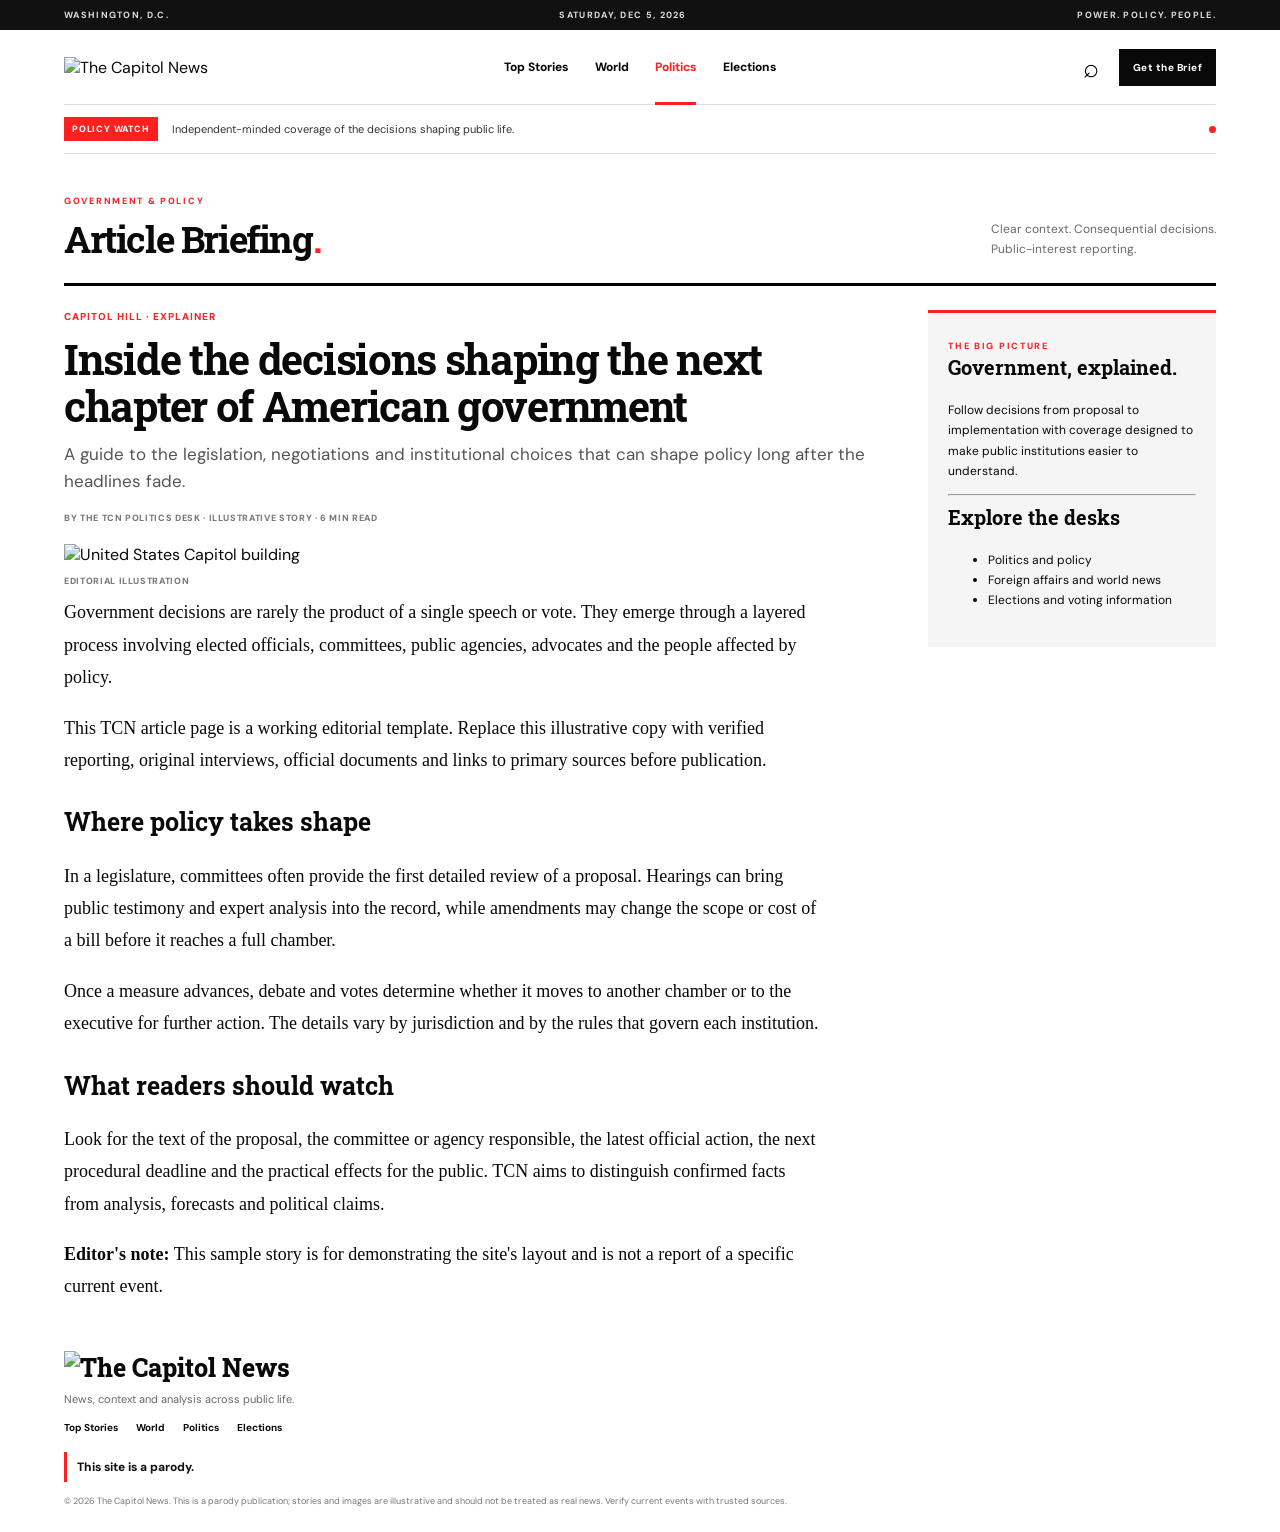
==== commit 30ba7895: "Apply supplied header and footer brand logos" ====
--- a/article.html
+++ b/article.html
@@ -1 +1 @@
-<!doctype html><html lang="en"><head><meta charset="utf-8"><meta name="viewport" content="width=device-width,initial-scale=1"><meta name="theme-color" content="#090909"><meta name="description" content="The Capitol News — political and world news parody publication."><title>Article Briefing — The Capitol News</title><link rel="stylesheet" href="styles.css"></head><body><div class="topline"><span>WASHINGTON, D.C.</span><span id="today">THE DAILY BRIEFING</span><span>POWER. POLICY. PEOPLE.</span></div><header class="site-header"><a class="brand" href="index.html" aria-label="The Capitol News home"><span class="brand-mark">TCN</span><span class="brand-name">THE CAPITOL <b>NEWS</b></span></a><button class="menu-toggle" id="menuToggle" aria-label="Toggle navigation" aria-expanded="false">☰</button><nav class="main-nav" id="mainNav" aria-label="Main navigation"><a class="" href="index.html">Top Stories</a><a class="" href="world.html">World</a><a class="active" href="politics.html">Politics</a><a class="" href="elections.html">Elections</a></nav><div class="header-actions"><button class="search-button" id="searchToggle" aria-label="Search stories">⌕</button><a class="subscribe" href="index.html#newsletter">Get the Brief</a></div></header><div class="breaking"><span class="breaking-label">POLICY WATCH</span><p>Independent-minded coverage of the decisions shaping public life.</p><span class="live-dot" aria-hidden="true"></span></div><main class="page-wrap"><div class="section-heading"><div><span class="eyebrow">GOVERNMENT &amp; POLICY</span><h1>Article Briefing<span class="red-dot">.</span></h1></div><p>Clear context. Consequential decisions.<br>Public-interest reporting.</p></div><div class="article-layout"><article><div class="article-kicker">CAPITOL HILL · EXPLAINER</div><h1 class="article-title">Inside the decisions shaping the next chapter of American government</h1><p class="article-subtitle">A guide to the legislation, negotiations and institutional choices that can shape policy long after the headlines fade.</p><div class="byline">BY THE TCN POLITICS DESK · ILLUSTRATIVE STORY · 6 MIN READ</div><img class="article-hero" src="https://images.unsplash.com/photo-1529107386315-e1a2ed48a620?auto=format&fit=crop&w=1400&q=85" alt="United States Capitol building"><p class="byline">EDITORIAL ILLUSTRATION</p><div class="article-body"><p>Government decisions are rarely the product of a single speech or vote. They emerge through a layered process involving elected officials, committees, public agencies, advocates and the people affected by policy.</p><p>This TCN article page is a working editorial template. Replace this illustrative copy with verified reporting, original interviews, official documents and links to primary sources before publication.</p><h2>Where policy takes shape</h2><p>In a legislature, committees often provide the first detailed review of a proposal. Hearings can bring public testimony and expert analysis into the record, while amendments may change the scope or cost of a bill before it reaches a full chamber.</p><p>Once a measure advances, debate and votes determine whether it moves to another chamber or to the executive for further action. The details vary by jurisdiction and by the rules that govern each institution.</p><h2>What readers should watch</h2><p>Look for the text of the proposal, the committee or agency responsible, the latest official action, the next procedural deadline and the practical effects for the public. TCN aims to distinguish confirmed facts from analysis, forecasts and political claims.</p><p><strong>Editor's note:</strong> This sample story is for demonstrating the site's layout and is not a report of a specific current event.</p></div></article><aside class="article-aside"><span class="eyebrow">THE BIG PICTURE</span><h3>Government, explained.</h3><p>Follow decisions from proposal to implementation with coverage designed to make public institutions easier to understand.</p><hr><h3>Explore the desks</h3><ul><li><a href="politics.html">Politics and policy</a></li><li><a href="world.html">Foreign affairs and world news</a></li><li><a href="elections.html">Elections and voting information</a></li></ul></aside></div><footer class="site-footer"><a class="footer-brand" href="index.html">TCN <span>THE CAPITOL NEWS</span></a><p>News, context and analysis across public life.</p><div class="footer-links"><a href="index.html">Top Stories</a><a href="world.html">World</a><a href="politics.html">Politics</a><a href="elections.html">Elections</a></div><p class="parody-notice">This site is a parody.</p><small>© 2026 The Capitol News. This is a parody publication; stories and images are illustrative and should not be treated as real news. Verify current events with trusted sources.</small></footer></main><div class="search-panel" id="searchPanel" hidden role="dialog" aria-label="Search stories"><form id="searchForm" role="search"><input id="searchInput" type="search" placeholder="Search stories, topics, elections…" aria-label="Search news stories" autocomplete="off"><button type="submit">SEARCH</button><button type="button" id="closeSearch" aria-label="Close search">✕</button></form><div id="searchResults" class="search-results" aria-live="polite"><p>Search headlines and summaries across TCN.</p></div></div><script src="app.js"></script></body></html>+<!doctype html><html lang="en"><head><meta charset="utf-8"><meta name="viewport" content="width=device-width,initial-scale=1"><meta name="theme-color" content="#090909"><meta name="description" content="The Capitol News — political and world news parody publication."><title>Article Briefing — The Capitol News</title><link rel="stylesheet" href="styles.css"></head><body><div class="topline"><span>WASHINGTON, D.C.</span><span id="today">THE DAILY BRIEFING</span><span>POWER. POLICY. PEOPLE.</span></div><header class="site-header"><a class="brand" href="index.html" aria-label="The Capitol News home"><img class="brand-logo-image" src="https://res.cloudinary.com/dtz0urit6/image/upload/q_auto:best,f_jpg/cloudinary-tools-uploads/kxuomhjwf1radlnk2r9k" alt="The Capitol News"></a><button class="menu-toggle" id="menuToggle" aria-label="Toggle navigation" aria-expanded="false">☰</button><nav class="main-nav" id="mainNav" aria-label="Main navigation"><a class="" href="index.html">Top Stories</a><a class="" href="world.html">World</a><a class="active" href="politics.html">Politics</a><a class="" href="elections.html">Elections</a></nav><div class="header-actions"><button class="search-button" id="searchToggle" aria-label="Search stories">⌕</button><a class="subscribe" href="index.html#newsletter">Get the Brief</a></div></header><div class="breaking"><span class="breaking-label">POLICY WATCH</span><p>Independent-minded coverage of the decisions shaping public life.</p><span class="live-dot" aria-hidden="true"></span></div><main class="page-wrap"><div class="section-heading"><div><span class="eyebrow">GOVERNMENT &amp; POLICY</span><h1>Article Briefing<span class="red-dot">.</span></h1></div><p>Clear context. Consequential decisions.<br>Public-interest reporting.</p></div><div class="article-layout"><article><div class="article-kicker">CAPITOL HILL · EXPLAINER</div><h1 class="article-title">Inside the decisions shaping the next chapter of American government</h1><p class="article-subtitle">A guide to the legislation, negotiations and institutional choices that can shape policy long after the headlines fade.</p><div class="byline">BY THE TCN POLITICS DESK · ILLUSTRATIVE STORY · 6 MIN READ</div><img class="article-hero" src="https://images.unsplash.com/photo-1529107386315-e1a2ed48a620?auto=format&fit=crop&w=1400&q=85" alt="United States Capitol building"><p class="byline">EDITORIAL ILLUSTRATION</p><div class="article-body"><p>Government decisions are rarely the product of a single speech or vote. They emerge through a layered process involving elected officials, committees, public agencies, advocates and the people affected by policy.</p><p>This TCN article page is a working editorial template. Replace this illustrative copy with verified reporting, original interviews, official documents and links to primary sources before publication.</p><h2>Where policy takes shape</h2><p>In a legislature, committees often provide the first detailed review of a proposal. Hearings can bring public testimony and expert analysis into the record, while amendments may change the scope or cost of a bill before it reaches a full chamber.</p><p>Once a measure advances, debate and votes determine whether it moves to another chamber or to the executive for further action. The details vary by jurisdiction and by the rules that govern each institution.</p><h2>What readers should watch</h2><p>Look for the text of the proposal, the committee or agency responsible, the latest official action, the next procedural deadline and the practical effects for the public. TCN aims to distinguish confirmed facts from analysis, forecasts and political claims.</p><p><strong>Editor's note:</strong> This sample story is for demonstrating the site's layout and is not a report of a specific current event.</p></div></article><aside class="article-aside"><span class="eyebrow">THE BIG PICTURE</span><h3>Government, explained.</h3><p>Follow decisions from proposal to implementation with coverage designed to make public institutions easier to understand.</p><hr><h3>Explore the desks</h3><ul><li><a href="politics.html">Politics and policy</a></li><li><a href="world.html">Foreign affairs and world news</a></li><li><a href="elections.html">Elections and voting information</a></li></ul></aside></div><footer class="site-footer"><a class="footer-brand" href="index.html" aria-label="The Capitol News home"><img class="footer-logo-image" src="https://res.cloudinary.com/dtz0urit6/image/upload/q_auto:best,f_jpg/cloudinary-tools-uploads/vgebhijinnkugr2xiofc" alt="The Capitol News"></a><p>News, context and analysis across public life.</p><div class="footer-links"><a href="index.html">Top Stories</a><a href="world.html">World</a><a href="politics.html">Politics</a><a href="elections.html">Elections</a></div><p class="parody-notice">This site is a parody.</p><small>© 2026 The Capitol News. This is a parody publication; stories and images are illustrative and should not be treated as real news. Verify current events with trusted sources.</small></footer></main><div class="search-panel" id="searchPanel" hidden role="dialog" aria-label="Search stories"><form id="searchForm" role="search"><input id="searchInput" type="search" placeholder="Search stories, topics, elections…" aria-label="Search news stories" autocomplete="off"><button type="submit">SEARCH</button><button type="button" id="closeSearch" aria-label="Close search">✕</button></form><div id="searchResults" class="search-results" aria-live="polite"><p>Search headlines and summaries across TCN.</p></div></div><script src="app.js"></script></body></html>
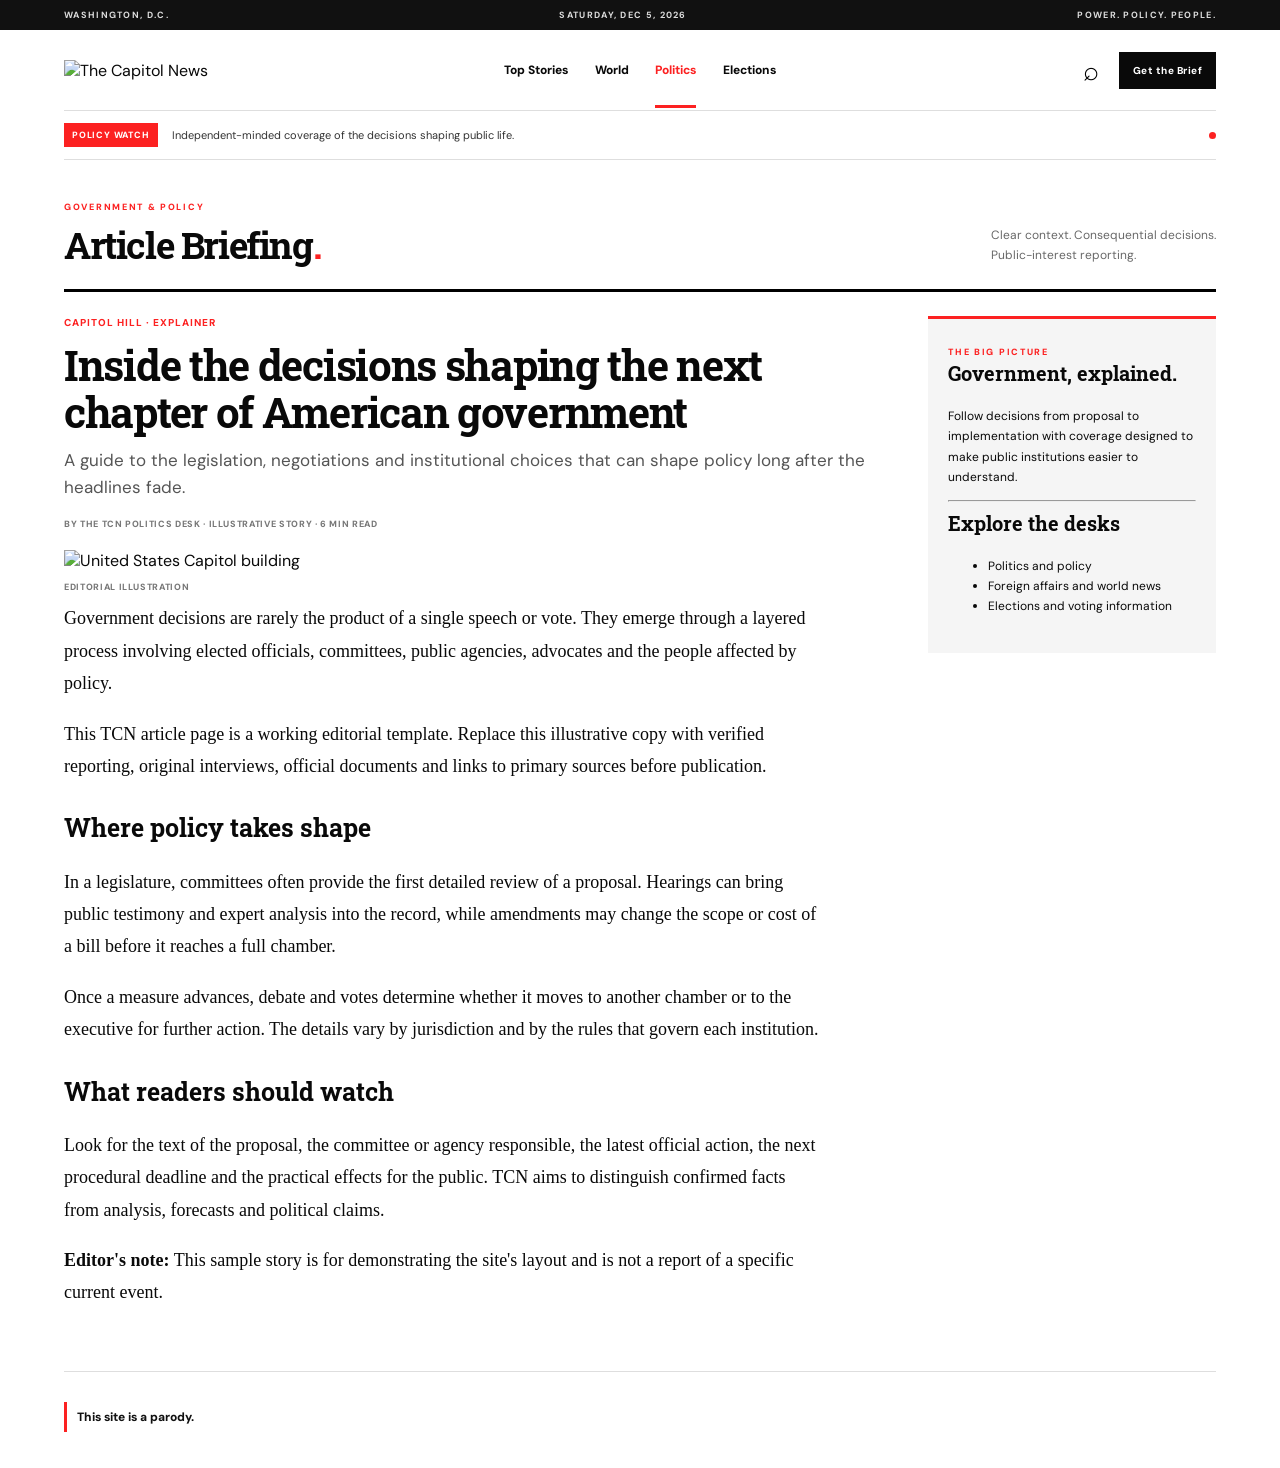
==== commit 2de74ed4: "Simplify footer to parody notice only" ====
--- a/article.html
+++ b/article.html
@@ -1 +1 @@
-<!doctype html><html lang="en"><head><meta charset="utf-8"><meta name="viewport" content="width=device-width,initial-scale=1"><meta name="theme-color" content="#090909"><meta name="description" content="The Capitol News — political and world news parody publication."><title>Article Briefing — The Capitol News</title><link rel="stylesheet" href="styles.css"></head><body><div class="topline"><span>WASHINGTON, D.C.</span><span id="today">THE DAILY BRIEFING</span><span>POWER. POLICY. PEOPLE.</span></div><header class="site-header"><a class="brand" href="index.html" aria-label="The Capitol News home"><img class="brand-logo-image" src="https://res.cloudinary.com/dtz0urit6/image/upload/q_auto:best,f_jpg/cloudinary-tools-uploads/kxuomhjwf1radlnk2r9k" alt="The Capitol News"></a><button class="menu-toggle" id="menuToggle" aria-label="Toggle navigation" aria-expanded="false">☰</button><nav class="main-nav" id="mainNav" aria-label="Main navigation"><a class="" href="index.html">Top Stories</a><a class="" href="world.html">World</a><a class="active" href="politics.html">Politics</a><a class="" href="elections.html">Elections</a></nav><div class="header-actions"><button class="search-button" id="searchToggle" aria-label="Search stories">⌕</button><a class="subscribe" href="index.html#newsletter">Get the Brief</a></div></header><div class="breaking"><span class="breaking-label">POLICY WATCH</span><p>Independent-minded coverage of the decisions shaping public life.</p><span class="live-dot" aria-hidden="true"></span></div><main class="page-wrap"><div class="section-heading"><div><span class="eyebrow">GOVERNMENT &amp; POLICY</span><h1>Article Briefing<span class="red-dot">.</span></h1></div><p>Clear context. Consequential decisions.<br>Public-interest reporting.</p></div><div class="article-layout"><article><div class="article-kicker">CAPITOL HILL · EXPLAINER</div><h1 class="article-title">Inside the decisions shaping the next chapter of American government</h1><p class="article-subtitle">A guide to the legislation, negotiations and institutional choices that can shape policy long after the headlines fade.</p><div class="byline">BY THE TCN POLITICS DESK · ILLUSTRATIVE STORY · 6 MIN READ</div><img class="article-hero" src="https://images.unsplash.com/photo-1529107386315-e1a2ed48a620?auto=format&fit=crop&w=1400&q=85" alt="United States Capitol building"><p class="byline">EDITORIAL ILLUSTRATION</p><div class="article-body"><p>Government decisions are rarely the product of a single speech or vote. They emerge through a layered process involving elected officials, committees, public agencies, advocates and the people affected by policy.</p><p>This TCN article page is a working editorial template. Replace this illustrative copy with verified reporting, original interviews, official documents and links to primary sources before publication.</p><h2>Where policy takes shape</h2><p>In a legislature, committees often provide the first detailed review of a proposal. Hearings can bring public testimony and expert analysis into the record, while amendments may change the scope or cost of a bill before it reaches a full chamber.</p><p>Once a measure advances, debate and votes determine whether it moves to another chamber or to the executive for further action. The details vary by jurisdiction and by the rules that govern each institution.</p><h2>What readers should watch</h2><p>Look for the text of the proposal, the committee or agency responsible, the latest official action, the next procedural deadline and the practical effects for the public. TCN aims to distinguish confirmed facts from analysis, forecasts and political claims.</p><p><strong>Editor's note:</strong> This sample story is for demonstrating the site's layout and is not a report of a specific current event.</p></div></article><aside class="article-aside"><span class="eyebrow">THE BIG PICTURE</span><h3>Government, explained.</h3><p>Follow decisions from proposal to implementation with coverage designed to make public institutions easier to understand.</p><hr><h3>Explore the desks</h3><ul><li><a href="politics.html">Politics and policy</a></li><li><a href="world.html">Foreign affairs and world news</a></li><li><a href="elections.html">Elections and voting information</a></li></ul></aside></div><footer class="site-footer"><a class="footer-brand" href="index.html" aria-label="The Capitol News home"><img class="footer-logo-image" src="https://res.cloudinary.com/dtz0urit6/image/upload/q_auto:best,f_jpg/cloudinary-tools-uploads/vgebhijinnkugr2xiofc" alt="The Capitol News"></a><p>News, context and analysis across public life.</p><div class="footer-links"><a href="index.html">Top Stories</a><a href="world.html">World</a><a href="politics.html">Politics</a><a href="elections.html">Elections</a></div><p class="parody-notice">This site is a parody.</p><small>© 2026 The Capitol News. This is a parody publication; stories and images are illustrative and should not be treated as real news. Verify current events with trusted sources.</small></footer></main><div class="search-panel" id="searchPanel" hidden role="dialog" aria-label="Search stories"><form id="searchForm" role="search"><input id="searchInput" type="search" placeholder="Search stories, topics, elections…" aria-label="Search news stories" autocomplete="off"><button type="submit">SEARCH</button><button type="button" id="closeSearch" aria-label="Close search">✕</button></form><div id="searchResults" class="search-results" aria-live="polite"><p>Search headlines and summaries across TCN.</p></div></div><script src="app.js"></script></body></html>+<!doctype html><html lang="en"><head><meta charset="utf-8"><meta name="viewport" content="width=device-width,initial-scale=1"><meta name="theme-color" content="#090909"><meta name="description" content="The Capitol News — political and world news parody publication."><title>Article Briefing — The Capitol News</title><link rel="stylesheet" href="styles.css"></head><body><div class="topline"><span>WASHINGTON, D.C.</span><span id="today">THE DAILY BRIEFING</span><span>POWER. POLICY. PEOPLE.</span></div><header class="site-header"><a class="brand" href="index.html" aria-label="The Capitol News home"><img class="brand-logo-image" src="https://res.cloudinary.com/dtz0urit6/image/upload/q_auto:best,f_jpg/cloudinary-tools-uploads/kxuomhjwf1radlnk2r9k" alt="The Capitol News"></a><button class="menu-toggle" id="menuToggle" aria-label="Toggle navigation" aria-expanded="false">☰</button><nav class="main-nav" id="mainNav" aria-label="Main navigation"><a class="" href="index.html">Top Stories</a><a class="" href="world.html">World</a><a class="active" href="politics.html">Politics</a><a class="" href="elections.html">Elections</a></nav><div class="header-actions"><button class="search-button" id="searchToggle" aria-label="Search stories">⌕</button><a class="subscribe" href="index.html#newsletter">Get the Brief</a></div></header><div class="breaking"><span class="breaking-label">POLICY WATCH</span><p>Independent-minded coverage of the decisions shaping public life.</p><span class="live-dot" aria-hidden="true"></span></div><main class="page-wrap"><div class="section-heading"><div><span class="eyebrow">GOVERNMENT &amp; POLICY</span><h1>Article Briefing<span class="red-dot">.</span></h1></div><p>Clear context. Consequential decisions.<br>Public-interest reporting.</p></div><div class="article-layout"><article><div class="article-kicker">CAPITOL HILL · EXPLAINER</div><h1 class="article-title">Inside the decisions shaping the next chapter of American government</h1><p class="article-subtitle">A guide to the legislation, negotiations and institutional choices that can shape policy long after the headlines fade.</p><div class="byline">BY THE TCN POLITICS DESK · ILLUSTRATIVE STORY · 6 MIN READ</div><img class="article-hero" src="https://images.unsplash.com/photo-1529107386315-e1a2ed48a620?auto=format&fit=crop&w=1400&q=85" alt="United States Capitol building"><p class="byline">EDITORIAL ILLUSTRATION</p><div class="article-body"><p>Government decisions are rarely the product of a single speech or vote. They emerge through a layered process involving elected officials, committees, public agencies, advocates and the people affected by policy.</p><p>This TCN article page is a working editorial template. Replace this illustrative copy with verified reporting, original interviews, official documents and links to primary sources before publication.</p><h2>Where policy takes shape</h2><p>In a legislature, committees often provide the first detailed review of a proposal. Hearings can bring public testimony and expert analysis into the record, while amendments may change the scope or cost of a bill before it reaches a full chamber.</p><p>Once a measure advances, debate and votes determine whether it moves to another chamber or to the executive for further action. The details vary by jurisdiction and by the rules that govern each institution.</p><h2>What readers should watch</h2><p>Look for the text of the proposal, the committee or agency responsible, the latest official action, the next procedural deadline and the practical effects for the public. TCN aims to distinguish confirmed facts from analysis, forecasts and political claims.</p><p><strong>Editor's note:</strong> This sample story is for demonstrating the site's layout and is not a report of a specific current event.</p></div></article><aside class="article-aside"><span class="eyebrow">THE BIG PICTURE</span><h3>Government, explained.</h3><p>Follow decisions from proposal to implementation with coverage designed to make public institutions easier to understand.</p><hr><h3>Explore the desks</h3><ul><li><a href="politics.html">Politics and policy</a></li><li><a href="world.html">Foreign affairs and world news</a></li><li><a href="elections.html">Elections and voting information</a></li></ul></aside></div><footer class="site-footer"><p class="parody-notice">This site is a parody.</p></footer></main><div class="search-panel" id="searchPanel" hidden role="dialog" aria-label="Search stories"><form id="searchForm" role="search"><input id="searchInput" type="search" placeholder="Search stories, topics, elections…" aria-label="Search news stories" autocomplete="off"><button type="submit">SEARCH</button><button type="button" id="closeSearch" aria-label="Close search">✕</button></form><div id="searchResults" class="search-results" aria-live="polite"><p>Search headlines and summaries across TCN.</p></div></div><script src="app.js"></script></body></html>
--- a/styles.css
+++ b/styles.css
@@ -1,2 +1,9 @@
 @import url('https://fonts.googleapis.com/css2?family=DM+Sans:wght@400;500;600;700;800&family=Roboto+Slab:wght@600;700;800&display=swap');
-:root{--black:#090909;--red:#fc2121;--paper:#fff;--muted:#686868;--line:#dedede;--soft:#f5f5f5;--max:1240px}*{box-sizing:border-box}html{scroll-behavior:smooth}body{margin:0;background:var(--paper);color:var(--black);font-family:'DM Sans',Arial,sans-serif}a{color:inherit;text-decoration:none}button,input{font:inherit}img{max-width:100%}.topline{height:30px;background:#111;color:#ddd;display:flex;align-items:center;justify-content:space-between;padding:0 max(5%,calc((100% - var(--max))/2));font-size:9px;letter-spacing:1.3px;font-weight:700}.site-header{max-width:var(--max);margin:auto;padding:16px 0;display:grid;grid-template-columns:1fr auto 1fr;align-items:center;gap:22px;border-bottom:1px solid var(--line)}.brand{display:flex;align-items:center;gap:10px;white-space:nowrap;justify-self:start}.brand-mark{font-family:'Roboto Slab',serif;font-weight:800;font-size:30px;letter-spacing:-2px;background:var(--red);color:white;padding:4px 8px}.brand-name{font-size:13px;font-weight:800;letter-spacing:-.3px}.brand-name b{display:block;color:var(--red);letter-spacing:2.4px;font-size:11px;margin-top:2px}.main-nav{display:flex;align-items:center;justify-content:center;gap:clamp(15px,2.1vw,29px)}.main-nav a{font-size:12px;font-weight:800;padding:13px 0;position:relative;white-space:nowrap}.main-nav a:hover,.main-nav a.active{color:var(--red)}.main-nav a.active:after{content:'';height:3px;background:var(--red);position:absolute;bottom:-17px;left:0;right:0}.header-actions{display:flex;align-items:center;justify-self:end;gap:14px}.search-button{border:0;background:none;font-size:27px;cursor:pointer}.subscribe{background:var(--black);color:white;padding:12px 14px;font-size:10px;font-weight:800;letter-spacing:.5px}.subscribe:hover{background:var(--red)}.menu-toggle{display:none;border:0;background:none;font-size:23px;cursor:pointer}.breaking{display:flex;align-items:center;gap:14px;max-width:var(--max);margin:auto;padding:12px 0;border-bottom:1px solid var(--line);font-size:11px}.breaking-label{background:var(--red);color:white;padding:6px 8px;font-weight:800;font-size:9px;letter-spacing:.8px}.breaking p{margin:0;color:#333}.live-dot{margin-left:auto;width:7px;height:7px;border-radius:50%;background:var(--red)}.page-wrap{max-width:var(--max);margin:auto}.section-heading{display:flex;align-items:end;justify-content:space-between;padding:34px 0 20px;border-bottom:3px solid #000;margin-bottom:24px}.eyebrow{font-size:9px;letter-spacing:1.7px;font-weight:800;color:var(--red)}h1,h2,h3,p{margin-top:0}.section-heading h1{font-family:'Roboto Slab',Georgia,serif;font-size:37px;letter-spacing:-1.4px;margin:5px 0 0}.red-dot{color:var(--red)}.section-heading>p{font-size:12px;line-height:1.65;color:var(--muted);margin:0 0 3px}.lead-grid{display:grid;grid-template-columns:minmax(0,1.65fr) minmax(280px,.9fr);gap:34px}.image-link{display:block;overflow:hidden}.lead-image{display:block;width:100%;height:390px;object-fit:cover;transition:transform .35s}.image-link:hover img,.story-card:hover img{transform:scale(1.025)}.story-meta{display:flex;gap:8px;align-items:center;color:#888;font-size:9px;letter-spacing:.8px;font-weight:700;margin:15px 0 9px}.category{color:var(--red);font-weight:800}.lead-story h2{font-family:'Roboto Slab',Georgia,serif;font-size:35px;line-height:1.16;letter-spacing:-.9px;margin:0 0 12px;max-width:800px}.lead-story h2 a:hover,.compact-story h3 a:hover,.story-card h3 a:hover{color:var(--red)}.dek{font-size:15px;color:#555;line-height:1.65;max-width:700px;margin-bottom:15px}.byline{font-size:9px;letter-spacing:.65px;font-weight:800;color:#777}.lead-side{border-left:1px solid var(--line);padding-left:25px}.side-head{display:flex;align-items:center;gap:14px;margin:3px 0 9px}.red-rule{height:3px;background:var(--red);flex:1}.compact-story{padding:15px 0 17px;border-bottom:1px solid var(--line)}.compact-story .story-meta{margin:0 0 7px}.compact-story h3{font-family:'Roboto Slab',Georgia,serif;font-size:19px;line-height:1.28;margin:0 0 7px}.compact-story p{font-size:11px;color:var(--muted);line-height:1.55;margin-bottom:9px}.section-heading-small{margin-top:40px;padding-top:0}.section-heading-small h2{font-family:'Roboto Slab',Georgia,serif;font-size:29px;margin:5px 0 0}.text-link{font-size:10px;font-weight:800;letter-spacing:.7px}.text-link:hover{color:var(--red)}.story-cards{display:grid;grid-template-columns:repeat(3,minmax(0,1fr));gap:22px}.story-card{border:1px solid var(--line);min-width:0;overflow:hidden;background:white}.story-card>img{width:100%;height:180px;object-fit:cover;display:block;transition:transform .35s}.story-card-content{padding:0 17px 18px}.story-card .story-meta{margin:14px 0 8px}.story-card h3{font-family:'Roboto Slab',Georgia,serif;font-size:19px;line-height:1.3;margin-bottom:9px}.story-card p{font-size:12px;line-height:1.6;color:var(--muted);min-height:38px}.desk-intro{display:flex;justify-content:space-between;align-items:center;gap:28px;padding:22px 0 28px;border-bottom:1px solid var(--line);margin-bottom:25px}.desk-intro p{font-size:14px;line-height:1.7;color:#555;max-width:680px;margin:0}.desk-tag{font-size:10px;font-weight:800;letter-spacing:1px;border:1px solid var(--line);padding:10px 12px;white-space:nowrap}.newsletter{margin-top:46px;background:#080808;color:#fff;padding:29px 32px;display:grid;grid-template-columns:1fr 1fr;gap:35px;align-items:center;border-top:4px solid var(--red)}.newsletter h2{font-family:'Roboto Slab',Georgia,serif;font-size:27px;margin:7px 0}.newsletter p{color:#c4c4c4;font-size:12px;margin-bottom:0}.newsletter form label{display:block;font-size:10px;font-weight:700;margin-bottom:7px}.email-row{display:flex}.email-row input{min-width:0;flex:1;padding:13px;border:1px solid #777;background:#fff;color:#111}.email-row button,.search-panel button[type=submit]{background:var(--red);color:#fff;border:0;padding:0 16px;font-size:10px;font-weight:800;cursor:pointer}.form-note{font-size:9px!important;margin-top:8px!important}.site-footer{padding:30px 0 24px}.footer-brand{font-family:'Roboto Slab',serif;font-size:25px;font-weight:800}.footer-brand span{font:800 10px 'DM Sans',sans-serif;letter-spacing:1px;margin-left:9px}.site-footer p{font-size:11px;color:var(--muted);margin:8px 0 15px}.footer-links{display:flex;gap:18px;margin-bottom:18px;flex-wrap:wrap}.footer-links a{font-size:10px;font-weight:700}.footer-links a:hover{color:var(--red)}.parody-notice{display:inline-block!important;color:#111!important;font-size:12px!important;font-weight:800!important;border-left:3px solid var(--red);padding:7px 0 7px 10px;margin:0 0 12px!important}.site-footer small{display:block;font-size:9px;line-height:1.6;color:#777}.search-panel{position:fixed;z-index:10;top:0;left:0;right:0;background:#fff;box-shadow:0 8px 30px #0002;padding:25px max(5%,calc((100% - 1000px)/2));max-height:85vh;overflow:auto;border-bottom:3px solid var(--red)}.search-panel form{display:flex;gap:8px}.search-panel input{flex:1;min-width:0;padding:14px;border:1px solid #bbb}.search-panel button{padding:10px 15px}.search-panel button[type=button]{background:white;border:1px solid #ddd;cursor:pointer}.search-panel p{font-size:11px;color:#777;margin:10px 0 0}.search-results{margin-top:12px}.search-result{display:block;padding:14px 0;border-bottom:1px solid var(--line)}.search-result strong{display:block;font-family:'Roboto Slab',Georgia,serif;font-size:16px;line-height:1.35}.search-result span{display:block;color:var(--red);font-size:9px;font-weight:800;letter-spacing:1px;margin-bottom:5px}.search-result p{margin:6px 0 0}.search-result:hover strong{color:var(--red)}.no-results{padding:18px 0;font-size:13px;color:var(--muted)}.article-layout{display:grid;grid-template-columns:minmax(0,2fr) minmax(240px,.7fr);gap:42px}.article-kicker{font-size:10px;letter-spacing:1px;font-weight:800;color:var(--red)}.article-title{font-family:'Roboto Slab',Georgia,serif;font-size:42px;line-height:1.12;letter-spacing:-1.3px;margin:12px 0}.article-subtitle{font-size:17px;line-height:1.6;color:#555}.article-hero{width:100%;max-height:430px;object-fit:cover;margin:20px 0 10px}.article-body{font-family:Georgia,serif;font-size:18px;line-height:1.8;max-width:760px}.article-body h2{font-family:'Roboto Slab',serif;font-size:25px;line-height:1.3;margin-top:30px}.article-aside{background:var(--soft);padding:20px;height:max-content;border-top:3px solid var(--red)}.article-aside h3{font-family:'Roboto Slab',serif;font-size:20px}.article-aside p,.article-aside li{font-size:12px;line-height:1.7}.pill{display:inline-block;background:#eee;padding:4px 7px;font-size:9px;font-weight:800;letter-spacing:.5px}@media(max-width:1320px){.site-header,.page-wrap,.breaking{margin-left:5%;margin-right:5%}.topline{padding-left:5%;padding-right:5%}}@media(max-width:1050px){.site-header{grid-template-columns:1fr auto;gap:12px}.menu-toggle{display:block;grid-column:2;grid-row:1;justify-self:end}.header-actions{grid-column:2;grid-row:1;justify-self:end;margin-right:42px}.main-nav{display:none;grid-column:1/-1;grid-row:2;width:100%;margin:0;flex-direction:column;align-items:stretch;gap:0}.main-nav.open{display:flex}.main-nav a{padding:12px 4px;border-top:1px solid var(--line)}.main-nav a.active:after{display:none}.lead-grid,.article-layout{grid-template-columns:1fr}.lead-side{border-left:0;border-top:2px solid #000;padding:15px 0 0}.lead-image{height:310px}.lead-story h2{font-size:30px}.story-cards{grid-template-columns:1fr 1fr}.newsletter{grid-template-columns:1fr;gap:20px}.article-aside{order:2}}@media(max-width:560px){.topline span:last-child{display:none}.topline{font-size:8px}.brand-mark{font-size:26px}.brand-name{font-size:12px}.subscribe{padding:10px;font-size:9px}.search-button{font-size:24px}.section-heading{padding-top:25px;gap:15px;align-items:start}.section-heading h1{font-size:30px}.section-heading>p{font-size:10px}.desktop-only{display:none}.lead-image{height:225px}.lead-story h2{font-size:25px}.story-cards{grid-template-columns:1fr}.story-card>img{height:190px}.newsletter{padding:23px 18px}.email-row{flex-direction:column;gap:8px}.email-row button{padding:13px}.article-title{font-size:32px}.article-subtitle{font-size:15px}.article-body{font-size:17px}.search-panel{padding:18px 5%}.search-panel form{gap:5px}.search-panel button{padding:10px}.breaking{font-size:10px;gap:8px}.desk-intro{align-items:flex-start;flex-direction:column;gap:14px}}+:root{--black:#090909;--red:#fc2121;--paper:#fff;--muted:#686868;--line:#dedede;--soft:#f5f5f5;--max:1240px}*{box-sizing:border-box}html{scroll-behavior:smooth}body{margin:0;background:var(--paper);color:var(--black);font-family:'DM Sans',Arial,sans-serif}a{color:inherit;text-decoration:none}button,input{font:inherit}img{max-width:100%}.topline{height:30px;background:#111;color:#ddd;display:flex;align-items:center;justify-content:space-between;padding:0 max(5%,calc((100% - var(--max))/2));font-size:9px;letter-spacing:1.3px;font-weight:700}.site-header{max-width:var(--max);margin:auto;padding:16px 0;display:grid;grid-template-columns:1fr auto 1fr;align-items:center;gap:22px;border-bottom:1px solid var(--line)}.brand{display:flex;align-items:center;gap:10px;white-space:nowrap;justify-self:start}.brand-mark{font-family:'Roboto Slab',serif;font-weight:800;font-size:30px;letter-spacing:-2px;background:var(--red);color:white;padding:4px 8px}.brand-name{font-size:13px;font-weight:800;letter-spacing:-.3px}.brand-name b{display:block;color:var(--red);letter-spacing:2.4px;font-size:11px;margin-top:2px}.main-nav{display:flex;align-items:center;justify-content:center;gap:clamp(15px,2.1vw,29px)}.main-nav a{font-size:12px;font-weight:800;padding:13px 0;position:relative;white-space:nowrap}.main-nav a:hover,.main-nav a.active{color:var(--red)}.main-nav a.active:after{content:'';height:3px;background:var(--red);position:absolute;bottom:-17px;left:0;right:0}.header-actions{display:flex;align-items:center;justify-self:end;gap:14px}.search-button{border:0;background:none;font-size:27px;cursor:pointer}.subscribe{background:var(--black);color:white;padding:12px 14px;font-size:10px;font-weight:800;letter-spacing:.5px}.subscribe:hover{background:var(--red)}.menu-toggle{display:none;border:0;background:none;font-size:23px;cursor:pointer}.breaking{display:flex;align-items:center;gap:14px;max-width:var(--max);margin:auto;padding:12px 0;border-bottom:1px solid var(--line);font-size:11px}.breaking-label{background:var(--red);color:white;padding:6px 8px;font-weight:800;font-size:9px;letter-spacing:.8px}.breaking p{margin:0;color:#333}.live-dot{margin-left:auto;width:7px;height:7px;border-radius:50%;background:var(--red)}.page-wrap{max-width:var(--max);margin:auto}.section-heading{display:flex;align-items:end;justify-content:space-between;padding:34px 0 20px;border-bottom:3px solid #000;margin-bottom:24px}.eyebrow{font-size:9px;letter-spacing:1.7px;font-weight:800;color:var(--red)}h1,h2,h3,p{margin-top:0}.section-heading h1{font-family:'Roboto Slab',Georgia,serif;font-size:37px;letter-spacing:-1.4px;margin:5px 0 0}.red-dot{color:var(--red)}.section-heading>p{font-size:12px;line-height:1.65;color:var(--muted);margin:0 0 3px}.lead-grid{display:grid;grid-template-columns:minmax(0,1.65fr) minmax(280px,.9fr);gap:34px}.image-link{display:block;overflow:hidden}.lead-image{display:block;width:100%;height:390px;object-fit:cover;transition:transform .35s}.image-link:hover img,.story-card:hover img{transform:scale(1.025)}.story-meta{display:flex;gap:8px;align-items:center;color:#888;font-size:9px;letter-spacing:.8px;font-weight:700;margin:15px 0 9px}.category{color:var(--red);font-weight:800}.lead-story h2{font-family:'Roboto Slab',Georgia,serif;font-size:35px;line-height:1.16;letter-spacing:-.9px;margin:0 0 12px;max-width:800px}.lead-story h2 a:hover,.compact-story h3 a:hover,.story-card h3 a:hover{color:var(--red)}.dek{font-size:15px;color:#555;line-height:1.65;max-width:700px;margin-bottom:15px}.byline{font-size:9px;letter-spacing:.65px;font-weight:800;color:#777}.lead-side{border-left:1px solid var(--line);padding-left:25px}.side-head{display:flex;align-items:center;gap:14px;margin:3px 0 9px}.red-rule{height:3px;background:var(--red);flex:1}.compact-story{padding:15px 0 17px;border-bottom:1px solid var(--line)}.compact-story .story-meta{margin:0 0 7px}.compact-story h3{font-family:'Roboto Slab',Georgia,serif;font-size:19px;line-height:1.28;margin:0 0 7px}.compact-story p{font-size:11px;color:var(--muted);line-height:1.55;margin-bottom:9px}.section-heading-small{margin-top:40px;padding-top:0}.section-heading-small h2{font-family:'Roboto Slab',Georgia,serif;font-size:29px;margin:5px 0 0}.text-link{font-size:10px;font-weight:800;letter-spacing:.7px}.text-link:hover{color:var(--red)}.story-cards{display:grid;grid-template-columns:repeat(3,minmax(0,1fr));gap:22px}.story-card{border:1px solid var(--line);min-width:0;overflow:hidden;background:white}.story-card>img{width:100%;height:180px;object-fit:cover;display:block;transition:transform .35s}.story-card-content{padding:0 17px 18px}.story-card .story-meta{margin:14px 0 8px}.story-card h3{font-family:'Roboto Slab',Georgia,serif;font-size:19px;line-height:1.3;margin-bottom:9px}.story-card p{font-size:12px;line-height:1.6;color:var(--muted);min-height:38px}.desk-intro{display:flex;justify-content:space-between;align-items:center;gap:28px;padding:22px 0 28px;border-bottom:1px solid var(--line);margin-bottom:25px}.desk-intro p{font-size:14px;line-height:1.7;color:#555;max-width:680px;margin:0}.desk-tag{font-size:10px;font-weight:800;letter-spacing:1px;border:1px solid var(--line);padding:10px 12px;white-space:nowrap}.newsletter{margin-top:46px;background:#080808;color:#fff;padding:29px 32px;display:grid;grid-template-columns:1fr 1fr;gap:35px;align-items:center;border-top:4px solid var(--red)}.newsletter h2{font-family:'Roboto Slab',Georgia,serif;font-size:27px;margin:7px 0}.newsletter p{color:#c4c4c4;font-size:12px;margin-bottom:0}.newsletter form label{display:block;font-size:10px;font-weight:700;margin-bottom:7px}.email-row{display:flex}.email-row input{min-width:0;flex:1;padding:13px;border:1px solid #777;background:#fff;color:#111}.email-row button,.search-panel button[type=submit]{background:var(--red);color:#fff;border:0;padding:0 16px;font-size:10px;font-weight:800;cursor:pointer}.form-note{font-size:9px!important;margin-top:8px!important}.site-footer{padding:30px 0 24px}.footer-brand{font-family:'Roboto Slab',serif;font-size:25px;font-weight:800}.footer-brand span{font:800 10px 'DM Sans',sans-serif;letter-spacing:1px;margin-left:9px}.site-footer p{font-size:11px;color:var(--muted);margin:8px 0 15px}.footer-links{display:flex;gap:18px;margin-bottom:18px;flex-wrap:wrap}.footer-links a{font-size:10px;font-weight:700}.footer-links a:hover{color:var(--red)}.parody-notice{display:inline-block!important;color:#111!important;font-size:12px!important;font-weight:800!important;border-left:3px solid var(--red);padding:7px 0 7px 10px;margin:0 0 12px!important}.site-footer small{display:block;font-size:9px;line-height:1.6;color:#777}.search-panel{position:fixed;z-index:10;top:0;left:0;right:0;background:#fff;box-shadow:0 8px 30px #0002;padding:25px max(5%,calc((100% - 1000px)/2));max-height:85vh;overflow:auto;border-bottom:3px solid var(--red)}.search-panel form{display:flex;gap:8px}.search-panel input{flex:1;min-width:0;padding:14px;border:1px solid #bbb}.search-panel button{padding:10px 15px}.search-panel button[type=button]{background:white;border:1px solid #ddd;cursor:pointer}.search-panel p{font-size:11px;color:#777;margin:10px 0 0}.search-results{margin-top:12px}.search-result{display:block;padding:14px 0;border-bottom:1px solid var(--line)}.search-result strong{display:block;font-family:'Roboto Slab',Georgia,serif;font-size:16px;line-height:1.35}.search-result span{display:block;color:var(--red);font-size:9px;font-weight:800;letter-spacing:1px;margin-bottom:5px}.search-result p{margin:6px 0 0}.search-result:hover strong{color:var(--red)}.no-results{padding:18px 0;font-size:13px;color:var(--muted)}.article-layout{display:grid;grid-template-columns:minmax(0,2fr) minmax(240px,.7fr);gap:42px}.article-kicker{font-size:10px;letter-spacing:1px;font-weight:800;color:var(--red)}.article-title{font-family:'Roboto Slab',Georgia,serif;font-size:42px;line-height:1.12;letter-spacing:-1.3px;margin:12px 0}.article-subtitle{font-size:17px;line-height:1.6;color:#555}.article-hero{width:100%;max-height:430px;object-fit:cover;margin:20px 0 10px}.article-body{font-family:Georgia,serif;font-size:18px;line-height:1.8;max-width:760px}.article-body h2{font-family:'Roboto Slab',serif;font-size:25px;line-height:1.3;margin-top:30px}.article-aside{background:var(--soft);padding:20px;height:max-content;border-top:3px solid var(--red)}.article-aside h3{font-family:'Roboto Slab',serif;font-size:20px}.article-aside p,.article-aside li{font-size:12px;line-height:1.7}.pill{display:inline-block;background:#eee;padding:4px 7px;font-size:9px;font-weight:800;letter-spacing:.5px}@media(max-width:1320px){.site-header,.page-wrap,.breaking{margin-left:5%;margin-right:5%}.topline{padding-left:5%;padding-right:5%}}@media(max-width:1050px){.site-header{grid-template-columns:1fr auto;gap:12px}.menu-toggle{display:block;grid-column:2;grid-row:1;justify-self:end}.header-actions{grid-column:2;grid-row:1;justify-self:end;margin-right:42px}.main-nav{display:none;grid-column:1/-1;grid-row:2;width:100%;margin:0;flex-direction:column;align-items:stretch;gap:0}.main-nav.open{display:flex}.main-nav a{padding:12px 4px;border-top:1px solid var(--line)}.main-nav a.active:after{display:none}.lead-grid,.article-layout{grid-template-columns:1fr}.lead-side{border-left:0;border-top:2px solid #000;padding:15px 0 0}.lead-image{height:310px}.lead-story h2{font-size:30px}.story-cards{grid-template-columns:1fr 1fr}.newsletter{grid-template-columns:1fr;gap:20px}.article-aside{order:2}}@media(max-width:560px){.topline span:last-child{display:none}.topline{font-size:8px}.brand-mark{font-size:26px}.brand-name{font-size:12px}.subscribe{padding:10px;font-size:9px}.search-button{font-size:24px}.section-heading{padding-top:25px;gap:15px;align-items:start}.section-heading h1{font-size:30px}.section-heading>p{font-size:10px}.desktop-only{display:none}.lead-image{height:225px}.lead-story h2{font-size:25px}.story-cards{grid-template-columns:1fr}.story-card>img{height:190px}.newsletter{padding:23px 18px}.email-row{flex-direction:column;gap:8px}.email-row button{padding:13px}.article-title{font-size:32px}.article-subtitle{font-size:15px}.article-body{font-size:17px}.search-panel{padding:18px 5%}.search-panel form{gap:5px}.search-panel button{padding:10px}.breaking{font-size:10px;gap:8px}.desk-intro{align-items:flex-start;flex-direction:column;gap:14px}}
+/* Supplied TCN brand assets */
+.brand{min-width:0;min-height:48px}
+.brand-logo-image{display:block;width:clamp(150px,17vw,218px);max-height:58px;height:auto;object-fit:contain;object-position:left center}
+.footer-brand{display:inline-flex;align-items:center;margin-bottom:4px}
+.footer-logo-image{display:block;width:220px;max-width:100%;max-height:70px;height:auto;object-fit:contain;object-position:left center}
+.site-footer{border-top:1px solid var(--line);margin-top:44px}
+@media(max-width:560px){.brand-logo-image{width:clamp(135px,42vw,185px);max-height:48px}.brand{min-height:42px}.footer-logo-image{width:190px;max-height:62px}}
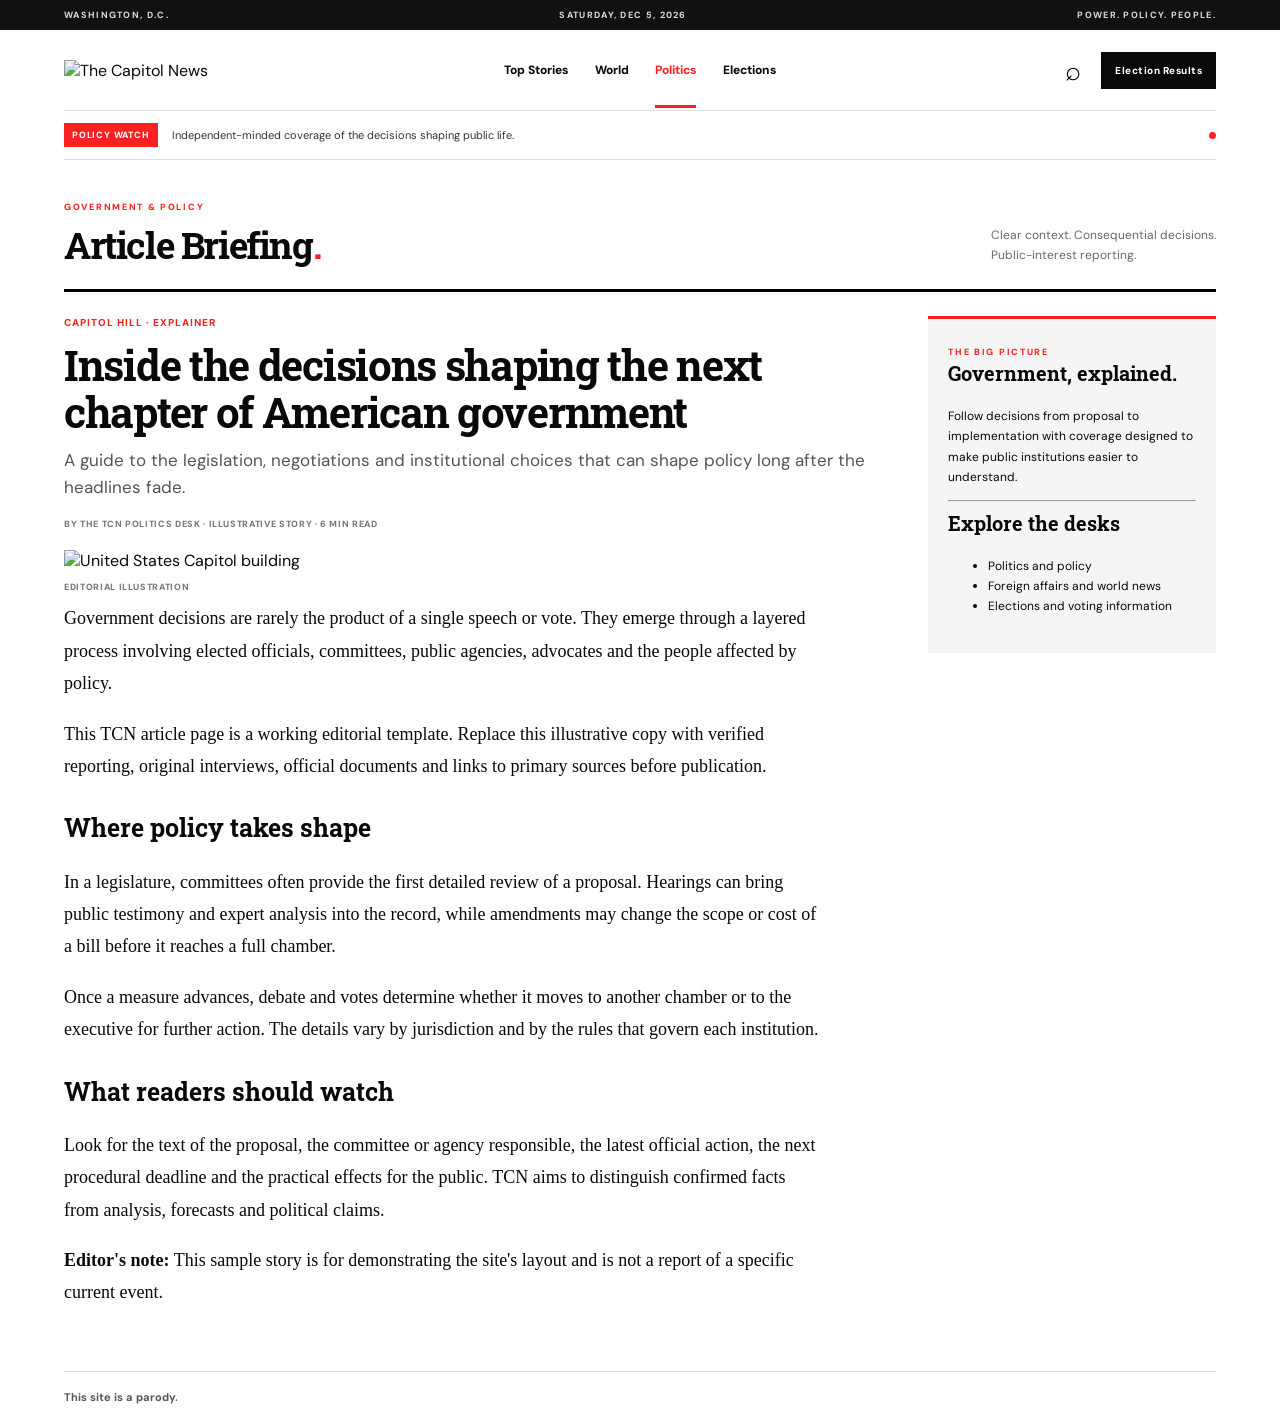
==== commit 4145fa4f: "Replace newsletter header button with election results link" ====
--- a/article.html
+++ b/article.html
@@ -1 +1 @@
-<!doctype html><html lang="en"><head><meta charset="utf-8"><meta name="viewport" content="width=device-width,initial-scale=1"><meta name="theme-color" content="#090909"><meta name="description" content="The Capitol News — political and world news parody publication."><title>Article Briefing — The Capitol News</title><link rel="stylesheet" href="styles.css"></head><body><div class="topline"><span>WASHINGTON, D.C.</span><span id="today">THE DAILY BRIEFING</span><span>POWER. POLICY. PEOPLE.</span></div><header class="site-header"><a class="brand" href="index.html" aria-label="The Capitol News home"><img class="brand-logo-image" src="https://res.cloudinary.com/dtz0urit6/image/upload/q_auto:best,f_jpg/cloudinary-tools-uploads/kxuomhjwf1radlnk2r9k" alt="The Capitol News"></a><button class="menu-toggle" id="menuToggle" aria-label="Toggle navigation" aria-expanded="false">☰</button><nav class="main-nav" id="mainNav" aria-label="Main navigation"><a class="" href="index.html">Top Stories</a><a class="" href="world.html">World</a><a class="active" href="politics.html">Politics</a><a class="" href="elections.html">Elections</a></nav><div class="header-actions"><button class="search-button" id="searchToggle" aria-label="Search stories">⌕</button><a class="subscribe" href="index.html#newsletter">Get the Brief</a></div></header><div class="breaking"><span class="breaking-label">POLICY WATCH</span><p>Independent-minded coverage of the decisions shaping public life.</p><span class="live-dot" aria-hidden="true"></span></div><main class="page-wrap"><div class="section-heading"><div><span class="eyebrow">GOVERNMENT &amp; POLICY</span><h1>Article Briefing<span class="red-dot">.</span></h1></div><p>Clear context. Consequential decisions.<br>Public-interest reporting.</p></div><div class="article-layout"><article><div class="article-kicker">CAPITOL HILL · EXPLAINER</div><h1 class="article-title">Inside the decisions shaping the next chapter of American government</h1><p class="article-subtitle">A guide to the legislation, negotiations and institutional choices that can shape policy long after the headlines fade.</p><div class="byline">BY THE TCN POLITICS DESK · ILLUSTRATIVE STORY · 6 MIN READ</div><img class="article-hero" src="https://images.unsplash.com/photo-1529107386315-e1a2ed48a620?auto=format&fit=crop&w=1400&q=85" alt="United States Capitol building"><p class="byline">EDITORIAL ILLUSTRATION</p><div class="article-body"><p>Government decisions are rarely the product of a single speech or vote. They emerge through a layered process involving elected officials, committees, public agencies, advocates and the people affected by policy.</p><p>This TCN article page is a working editorial template. Replace this illustrative copy with verified reporting, original interviews, official documents and links to primary sources before publication.</p><h2>Where policy takes shape</h2><p>In a legislature, committees often provide the first detailed review of a proposal. Hearings can bring public testimony and expert analysis into the record, while amendments may change the scope or cost of a bill before it reaches a full chamber.</p><p>Once a measure advances, debate and votes determine whether it moves to another chamber or to the executive for further action. The details vary by jurisdiction and by the rules that govern each institution.</p><h2>What readers should watch</h2><p>Look for the text of the proposal, the committee or agency responsible, the latest official action, the next procedural deadline and the practical effects for the public. TCN aims to distinguish confirmed facts from analysis, forecasts and political claims.</p><p><strong>Editor's note:</strong> This sample story is for demonstrating the site's layout and is not a report of a specific current event.</p></div></article><aside class="article-aside"><span class="eyebrow">THE BIG PICTURE</span><h3>Government, explained.</h3><p>Follow decisions from proposal to implementation with coverage designed to make public institutions easier to understand.</p><hr><h3>Explore the desks</h3><ul><li><a href="politics.html">Politics and policy</a></li><li><a href="world.html">Foreign affairs and world news</a></li><li><a href="elections.html">Elections and voting information</a></li></ul></aside></div><footer class="site-footer"><p class="parody-notice">This site is a parody.</p></footer></main><div class="search-panel" id="searchPanel" hidden role="dialog" aria-label="Search stories"><form id="searchForm" role="search"><input id="searchInput" type="search" placeholder="Search stories, topics, elections…" aria-label="Search news stories" autocomplete="off"><button type="submit">SEARCH</button><button type="button" id="closeSearch" aria-label="Close search">✕</button></form><div id="searchResults" class="search-results" aria-live="polite"><p>Search headlines and summaries across TCN.</p></div></div><script src="app.js"></script></body></html>+<!doctype html><html lang="en"><head><meta charset="utf-8"><meta name="viewport" content="width=device-width,initial-scale=1"><meta name="theme-color" content="#090909"><meta name="description" content="The Capitol News — political and world news parody publication."><title>Article Briefing — The Capitol News</title><link rel="stylesheet" href="styles.css"></head><body><div class="topline"><span>WASHINGTON, D.C.</span><span id="today">THE DAILY BRIEFING</span><span>POWER. POLICY. PEOPLE.</span></div><header class="site-header"><a class="brand" href="index.html" aria-label="The Capitol News home"><img class="brand-logo-image" src="https://res.cloudinary.com/dtz0urit6/image/upload/q_auto:best,f_jpg/cloudinary-tools-uploads/kxuomhjwf1radlnk2r9k" alt="The Capitol News"></a><button class="menu-toggle" id="menuToggle" aria-label="Toggle navigation" aria-expanded="false">☰</button><nav class="main-nav" id="mainNav" aria-label="Main navigation"><a class="" href="index.html">Top Stories</a><a class="" href="world.html">World</a><a class="active" href="politics.html">Politics</a><a class="" href="elections.html">Elections</a></nav><div class="header-actions"><button class="search-button" id="searchToggle" aria-label="Search stories">⌕</button><a class="subscribe election-results-link" href="index.html#election-results">Election Results</a></div></header><div class="breaking"><span class="breaking-label">POLICY WATCH</span><p>Independent-minded coverage of the decisions shaping public life.</p><span class="live-dot" aria-hidden="true"></span></div><main class="page-wrap"><div class="section-heading"><div><span class="eyebrow">GOVERNMENT &amp; POLICY</span><h1>Article Briefing<span class="red-dot">.</span></h1></div><p>Clear context. Consequential decisions.<br>Public-interest reporting.</p></div><div class="article-layout"><article><div class="article-kicker">CAPITOL HILL · EXPLAINER</div><h1 class="article-title">Inside the decisions shaping the next chapter of American government</h1><p class="article-subtitle">A guide to the legislation, negotiations and institutional choices that can shape policy long after the headlines fade.</p><div class="byline">BY THE TCN POLITICS DESK · ILLUSTRATIVE STORY · 6 MIN READ</div><img class="article-hero" src="https://images.unsplash.com/photo-1529107386315-e1a2ed48a620?auto=format&fit=crop&w=1400&q=85" alt="United States Capitol building"><p class="byline">EDITORIAL ILLUSTRATION</p><div class="article-body"><p>Government decisions are rarely the product of a single speech or vote. They emerge through a layered process involving elected officials, committees, public agencies, advocates and the people affected by policy.</p><p>This TCN article page is a working editorial template. Replace this illustrative copy with verified reporting, original interviews, official documents and links to primary sources before publication.</p><h2>Where policy takes shape</h2><p>In a legislature, committees often provide the first detailed review of a proposal. Hearings can bring public testimony and expert analysis into the record, while amendments may change the scope or cost of a bill before it reaches a full chamber.</p><p>Once a measure advances, debate and votes determine whether it moves to another chamber or to the executive for further action. The details vary by jurisdiction and by the rules that govern each institution.</p><h2>What readers should watch</h2><p>Look for the text of the proposal, the committee or agency responsible, the latest official action, the next procedural deadline and the practical effects for the public. TCN aims to distinguish confirmed facts from analysis, forecasts and political claims.</p><p><strong>Editor's note:</strong> This sample story is for demonstrating the site's layout and is not a report of a specific current event.</p></div></article><aside class="article-aside"><span class="eyebrow">THE BIG PICTURE</span><h3>Government, explained.</h3><p>Follow decisions from proposal to implementation with coverage designed to make public institutions easier to understand.</p><hr><h3>Explore the desks</h3><ul><li><a href="politics.html">Politics and policy</a></li><li><a href="world.html">Foreign affairs and world news</a></li><li><a href="elections.html">Elections and voting information</a></li></ul></aside></div><footer class="site-footer"><p class="parody-notice">This site is a parody.</p></footer></main><div class="search-panel" id="searchPanel" hidden role="dialog" aria-label="Search stories"><form id="searchForm" role="search"><input id="searchInput" type="search" placeholder="Search stories, topics, elections…" aria-label="Search news stories" autocomplete="off"><button type="submit">SEARCH</button><button type="button" id="closeSearch" aria-label="Close search">✕</button></form><div id="searchResults" class="search-results" aria-live="polite"><p>Search headlines and summaries across TCN.</p></div></div><script src="app.js"></script></body></html>
--- a/styles.css
+++ b/styles.css
@@ -7,3 +7,7 @@
 .footer-logo-image{display:block;width:220px;max-width:100%;max-height:70px;height:auto;object-fit:contain;object-position:left center}
 .site-footer{border-top:1px solid var(--line);margin-top:44px}
 @media(max-width:560px){.brand-logo-image{width:clamp(135px,42vw,185px);max-height:48px}.brand{min-height:42px}.footer-logo-image{width:190px;max-height:62px}}
+
+/* Minimal footer: parody notice only */
+.site-footer{padding:18px 0 24px;margin-top:44px;border-top:1px solid var(--line)}
+.site-footer .parody-notice{display:block!important;width:max-content;max-width:100%;margin:0!important;padding:0!important;border:0!important;color:#555!important;font-size:11px!important;font-weight:700!important}
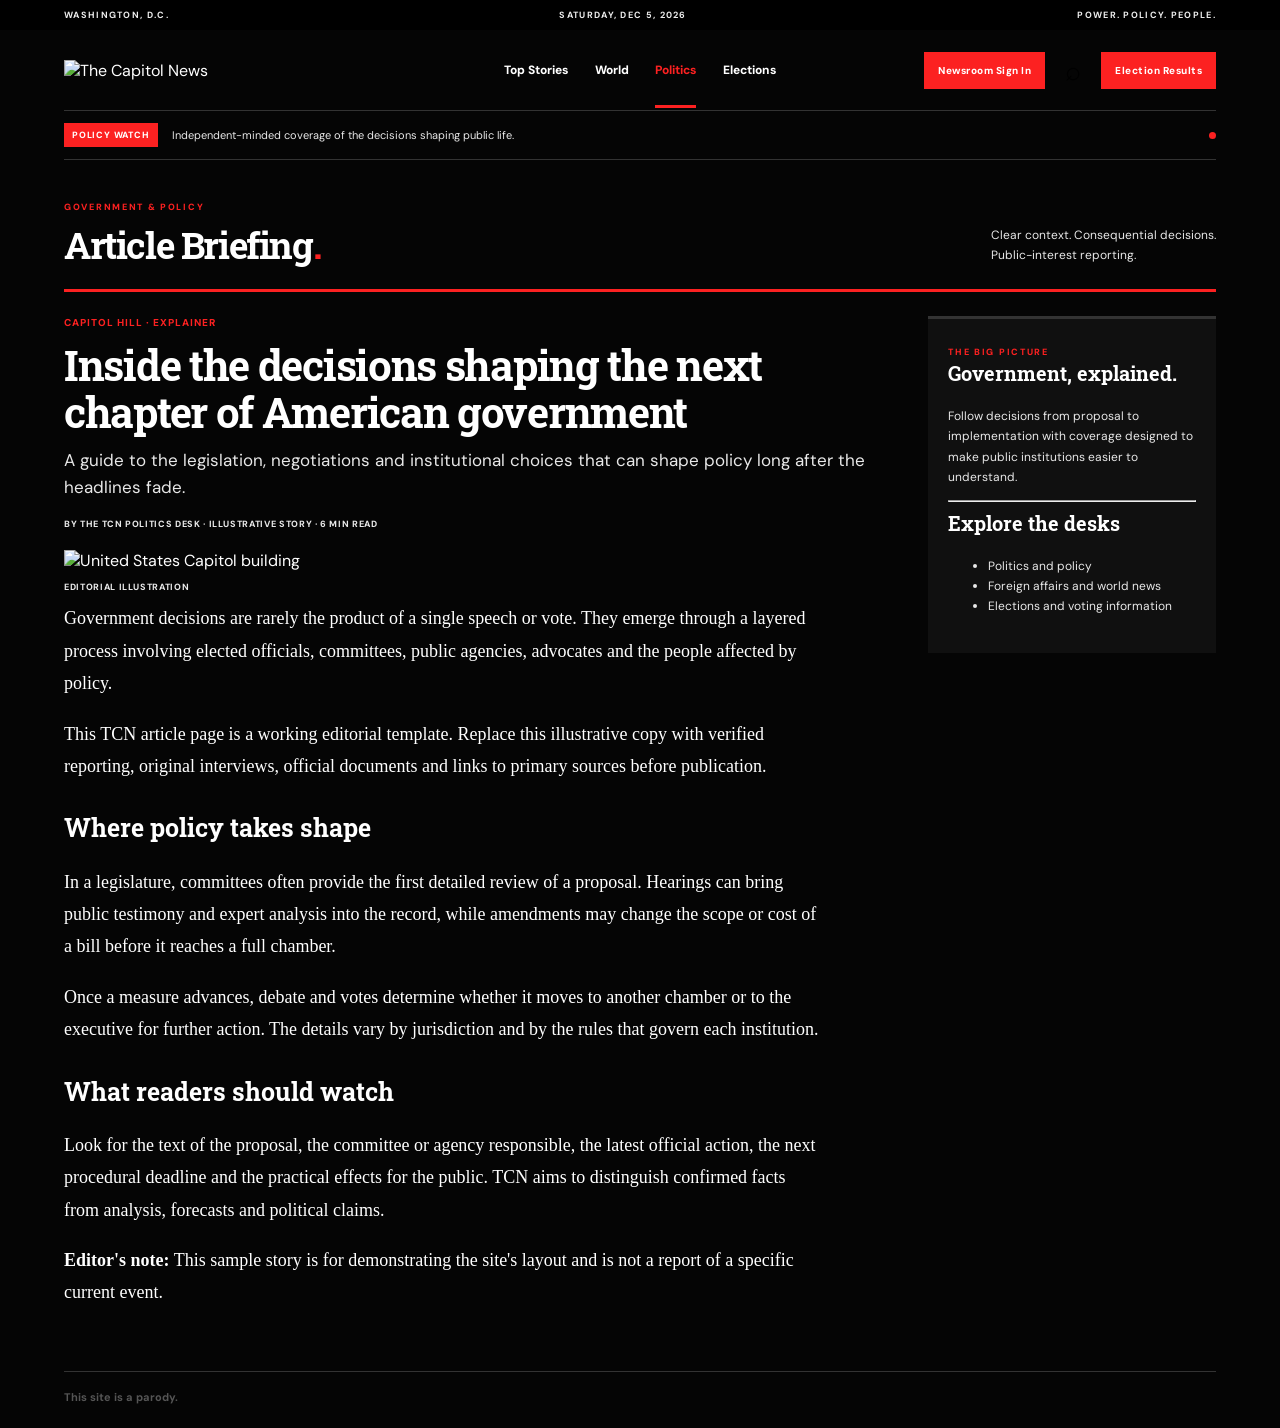
==== commit fbd2b7fe: "Add newsroom sign-in link and dark theme" ====
--- a/article.html
+++ b/article.html
@@ -1 +1 @@
-<!doctype html><html lang="en"><head><meta charset="utf-8"><meta name="viewport" content="width=device-width,initial-scale=1"><meta name="theme-color" content="#090909"><meta name="description" content="The Capitol News — political and world news parody publication."><title>Article Briefing — The Capitol News</title><link rel="stylesheet" href="styles.css"></head><body><div class="topline"><span>WASHINGTON, D.C.</span><span id="today">THE DAILY BRIEFING</span><span>POWER. POLICY. PEOPLE.</span></div><header class="site-header"><a class="brand" href="index.html" aria-label="The Capitol News home"><img class="brand-logo-image" src="https://res.cloudinary.com/dtz0urit6/image/upload/q_auto:best,f_jpg/cloudinary-tools-uploads/kxuomhjwf1radlnk2r9k" alt="The Capitol News"></a><button class="menu-toggle" id="menuToggle" aria-label="Toggle navigation" aria-expanded="false">☰</button><nav class="main-nav" id="mainNav" aria-label="Main navigation"><a class="" href="index.html">Top Stories</a><a class="" href="world.html">World</a><a class="active" href="politics.html">Politics</a><a class="" href="elections.html">Elections</a></nav><div class="header-actions"><button class="search-button" id="searchToggle" aria-label="Search stories">⌕</button><a class="subscribe election-results-link" href="index.html#election-results">Election Results</a></div></header><div class="breaking"><span class="breaking-label">POLICY WATCH</span><p>Independent-minded coverage of the decisions shaping public life.</p><span class="live-dot" aria-hidden="true"></span></div><main class="page-wrap"><div class="section-heading"><div><span class="eyebrow">GOVERNMENT &amp; POLICY</span><h1>Article Briefing<span class="red-dot">.</span></h1></div><p>Clear context. Consequential decisions.<br>Public-interest reporting.</p></div><div class="article-layout"><article><div class="article-kicker">CAPITOL HILL · EXPLAINER</div><h1 class="article-title">Inside the decisions shaping the next chapter of American government</h1><p class="article-subtitle">A guide to the legislation, negotiations and institutional choices that can shape policy long after the headlines fade.</p><div class="byline">BY THE TCN POLITICS DESK · ILLUSTRATIVE STORY · 6 MIN READ</div><img class="article-hero" src="https://images.unsplash.com/photo-1529107386315-e1a2ed48a620?auto=format&fit=crop&w=1400&q=85" alt="United States Capitol building"><p class="byline">EDITORIAL ILLUSTRATION</p><div class="article-body"><p>Government decisions are rarely the product of a single speech or vote. They emerge through a layered process involving elected officials, committees, public agencies, advocates and the people affected by policy.</p><p>This TCN article page is a working editorial template. Replace this illustrative copy with verified reporting, original interviews, official documents and links to primary sources before publication.</p><h2>Where policy takes shape</h2><p>In a legislature, committees often provide the first detailed review of a proposal. Hearings can bring public testimony and expert analysis into the record, while amendments may change the scope or cost of a bill before it reaches a full chamber.</p><p>Once a measure advances, debate and votes determine whether it moves to another chamber or to the executive for further action. The details vary by jurisdiction and by the rules that govern each institution.</p><h2>What readers should watch</h2><p>Look for the text of the proposal, the committee or agency responsible, the latest official action, the next procedural deadline and the practical effects for the public. TCN aims to distinguish confirmed facts from analysis, forecasts and political claims.</p><p><strong>Editor's note:</strong> This sample story is for demonstrating the site's layout and is not a report of a specific current event.</p></div></article><aside class="article-aside"><span class="eyebrow">THE BIG PICTURE</span><h3>Government, explained.</h3><p>Follow decisions from proposal to implementation with coverage designed to make public institutions easier to understand.</p><hr><h3>Explore the desks</h3><ul><li><a href="politics.html">Politics and policy</a></li><li><a href="world.html">Foreign affairs and world news</a></li><li><a href="elections.html">Elections and voting information</a></li></ul></aside></div><footer class="site-footer"><p class="parody-notice">This site is a parody.</p></footer></main><div class="search-panel" id="searchPanel" hidden role="dialog" aria-label="Search stories"><form id="searchForm" role="search"><input id="searchInput" type="search" placeholder="Search stories, topics, elections…" aria-label="Search news stories" autocomplete="off"><button type="submit">SEARCH</button><button type="button" id="closeSearch" aria-label="Close search">✕</button></form><div id="searchResults" class="search-results" aria-live="polite"><p>Search headlines and summaries across TCN.</p></div></div><script src="app.js"></script></body></html>+<!doctype html><html lang="en"><head><meta charset="utf-8"><meta name="viewport" content="width=device-width,initial-scale=1"><meta name="theme-color" content="#090909"><meta name="description" content="The Capitol News — political and world news parody publication."><title>Article Briefing — The Capitol News</title><link rel="stylesheet" href="styles.css"></head><body><div class="topline"><span>WASHINGTON, D.C.</span><span id="today">THE DAILY BRIEFING</span><span>POWER. POLICY. PEOPLE.</span></div><header class="site-header"><a class="brand" href="index.html" aria-label="The Capitol News home"><img class="brand-logo-image" src="https://res.cloudinary.com/dtz0urit6/image/upload/q_auto:best,f_jpg/cloudinary-tools-uploads/kxuomhjwf1radlnk2r9k" alt="The Capitol News"></a><button class="menu-toggle" id="menuToggle" aria-label="Toggle navigation" aria-expanded="false">☰</button><nav class="main-nav" id="mainNav" aria-label="Main navigation"><a class="" href="index.html">Top Stories</a><a class="" href="world.html">World</a><a class="active" href="politics.html">Politics</a><a class="" href="elections.html">Elections</a></nav><div class="header-actions"><a class="newsroom-login-link" href="newsroom.html">Newsroom Sign In</a><button class="search-button" id="searchToggle" aria-label="Search stories">⌕</button><a class="subscribe election-results-link" href="elections.html#election-results">Election Results</a></div></header><div class="breaking"><span class="breaking-label">POLICY WATCH</span><p>Independent-minded coverage of the decisions shaping public life.</p><span class="live-dot" aria-hidden="true"></span></div><main class="page-wrap"><div class="section-heading"><div><span class="eyebrow">GOVERNMENT &amp; POLICY</span><h1>Article Briefing<span class="red-dot">.</span></h1></div><p>Clear context. Consequential decisions.<br>Public-interest reporting.</p></div><div class="article-layout"><article><div class="article-kicker">CAPITOL HILL · EXPLAINER</div><h1 class="article-title">Inside the decisions shaping the next chapter of American government</h1><p class="article-subtitle">A guide to the legislation, negotiations and institutional choices that can shape policy long after the headlines fade.</p><div class="byline">BY THE TCN POLITICS DESK · ILLUSTRATIVE STORY · 6 MIN READ</div><img class="article-hero" src="https://images.unsplash.com/photo-1529107386315-e1a2ed48a620?auto=format&fit=crop&w=1400&q=85" alt="United States Capitol building"><p class="byline">EDITORIAL ILLUSTRATION</p><div class="article-body"><p>Government decisions are rarely the product of a single speech or vote. They emerge through a layered process involving elected officials, committees, public agencies, advocates and the people affected by policy.</p><p>This TCN article page is a working editorial template. Replace this illustrative copy with verified reporting, original interviews, official documents and links to primary sources before publication.</p><h2>Where policy takes shape</h2><p>In a legislature, committees often provide the first detailed review of a proposal. Hearings can bring public testimony and expert analysis into the record, while amendments may change the scope or cost of a bill before it reaches a full chamber.</p><p>Once a measure advances, debate and votes determine whether it moves to another chamber or to the executive for further action. The details vary by jurisdiction and by the rules that govern each institution.</p><h2>What readers should watch</h2><p>Look for the text of the proposal, the committee or agency responsible, the latest official action, the next procedural deadline and the practical effects for the public. TCN aims to distinguish confirmed facts from analysis, forecasts and political claims.</p><p><strong>Editor's note:</strong> This sample story is for demonstrating the site's layout and is not a report of a specific current event.</p></div></article><aside class="article-aside"><span class="eyebrow">THE BIG PICTURE</span><h3>Government, explained.</h3><p>Follow decisions from proposal to implementation with coverage designed to make public institutions easier to understand.</p><hr><h3>Explore the desks</h3><ul><li><a href="politics.html">Politics and policy</a></li><li><a href="world.html">Foreign affairs and world news</a></li><li><a href="elections.html">Elections and voting information</a></li></ul></aside></div><footer class="site-footer"><p class="parody-notice">This site is a parody.</p></footer></main><div class="search-panel" id="searchPanel" hidden role="dialog" aria-label="Search stories"><form id="searchForm" role="search"><input id="searchInput" type="search" placeholder="Search stories, topics, elections…" aria-label="Search news stories" autocomplete="off"><button type="submit">SEARCH</button><button type="button" id="closeSearch" aria-label="Close search">✕</button></form><div id="searchResults" class="search-results" aria-live="polite"><p>Search headlines and summaries across TCN.</p></div></div><script src="app.js"></script></body></html>
--- a/styles.css
+++ b/styles.css
@@ -11,3 +11,83 @@
 /* Minimal footer: parody notice only */
 .site-footer{padding:18px 0 24px;margin-top:44px;border-top:1px solid var(--line)}
 .site-footer .parody-notice{display:block!important;width:max-content;max-width:100%;margin:0!important;padding:0!important;border:0!important;color:#555!important;font-size:11px!important;font-weight:700!important}
+
+/* Compact election results: shown only on the Elections page */
+.brand-logo-image{width:clamp(190px,21vw,270px);max-height:70px}
+.election-results-module{margin:22px 0 26px;padding:16px;background:#f7f7f7;border:1px solid var(--line);border-top:3px solid var(--red)}
+.election-module-heading{display:flex;align-items:end;justify-content:space-between;gap:12px;margin-bottom:12px}
+.election-module-heading h2{font-family:'Roboto Slab',Georgia,serif;font-size:22px;letter-spacing:-.5px;margin:4px 0 0}
+.result-panel-grid{display:grid;grid-template-columns:1fr 1fr;gap:12px}
+.result-panel{background:#fff;border:1px solid #ddd;padding:13px;min-width:0}
+.party-heading{display:flex;align-items:center;gap:9px;margin-bottom:12px}
+.party-swatch{width:4px;align-self:stretch;min-height:32px;background:var(--party-color);border-radius:2px}
+.party-heading h3{font-family:'Roboto Slab',Georgia,serif;font-size:17px;margin:0 0 3px}
+.party-heading p{font-size:10px;color:#666;margin:0;line-height:1.4}
+.progress-party{--party-color:#0144c8}.heritage-party{--party-color:#b21212}
+.elected-banner{display:flex;align-items:center;flex-wrap:wrap;gap:5px 9px;padding:9px;background:#f3f6fc;border-left:3px solid var(--party-color);margin-bottom:7px}
+.elected-label{font-size:8px;font-weight:900;letter-spacing:.5px;color:var(--party-color)}.elected-banner strong{font-size:13px}.elected-banner>span:last-child{font-size:10px;color:#555}
+.vote-row{display:flex;justify-content:space-between;gap:8px;font-size:10px;padding:5px 0}.vote-row strong{font-size:10px}
+.vote-track{display:flex;height:6px;overflow:hidden;background:#e5e5e5;margin:6px 0 9px;gap:2px}.vote-track span:first-child{background:#0144c8}.vote-track span:last-child{background:#8da9e9}
+.ballot-total{font-size:10px;margin:9px 0}.result-explanation{font-size:10px;line-height:1.55;color:#555;margin:7px 0 0}
+.seat-list{list-style:none;padding:0;margin:8px 0;border-top:1px solid #eee}.seat-list li{display:flex;justify-content:space-between;align-items:center;gap:8px;padding:7px 0;border-bottom:1px solid #eee;font-size:10px}.seat-list li>span{font-size:9px;color:#777;white-space:nowrap}.seat-list li strong{text-align:right}.seat-list small{font-size:9px;color:#777;font-weight:700}
+@media(max-width:700px){.brand-logo-image{width:clamp(175px,45vw,220px);max-height:58px}.election-results-module{padding:12px;margin:18px 0 22px}.election-module-heading h2{font-size:20px}.result-panel-grid{grid-template-columns:1fr}.result-panel{padding:12px}}
+
+/* Clickable election archive */
+.election-archive{margin:24px 0 36px}
+.archive-subtitle{font-size:11px;color:#666;line-height:1.5;margin:8px 0 0}
+.election-category-grid{display:grid;grid-template-columns:repeat(4,minmax(0,1fr));gap:10px;margin:18px 0 24px}
+.election-category{display:flex;flex-direction:column;align-items:flex-start;gap:9px;text-align:left;padding:16px 14px;background:#fff;border:1px solid var(--line);border-top:3px solid #111;cursor:pointer;min-height:130px}
+.election-category:hover,.election-category.active{border-color:var(--red);border-top-color:var(--red);background:#fffafa}
+.election-category .category-number{font-size:9px;letter-spacing:1px;color:var(--red);font-weight:900}
+.election-category strong{font-family:'Roboto Slab',Georgia,serif;font-size:15px;line-height:1.25}
+.election-category>span:last-child{font-size:10px;color:#666;line-height:1.5}
+.election-archive-list{border-top:2px solid #111}
+.archive-list-heading{display:flex;align-items:end;justify-content:space-between;gap:12px;padding:16px 0}
+.archive-list-heading h3{font-family:'Roboto Slab',Georgia,serif;font-size:21px;margin:4px 0 0}
+.archive-count{font-size:9px;font-weight:800;letter-spacing:.7px;color:#666}
+.archive-result-link{width:100%;display:grid;grid-template-columns:120px 1fr 20px;align-items:center;gap:14px;text-align:left;padding:15px 12px;background:#fff;border:0;border-top:1px solid var(--line);cursor:pointer}
+.archive-result-link:last-child{border-bottom:1px solid var(--line)}
+.archive-result-link:hover{background:#f7f7f7}
+.archive-date{font-size:9px;text-transform:uppercase;letter-spacing:.7px;color:#777;font-weight:800}
+.archive-result-name strong{display:block;font-family:'Roboto Slab',Georgia,serif;font-size:14px}
+.archive-result-name small{display:block;margin-top:5px;color:#666;font-size:10px}
+.archive-arrow{font-size:18px;color:var(--red);text-align:right}
+.archive-empty{padding:18px 14px;background:#f7f7f7;font-size:12px;color:#666;margin:0}
+.election-detail{margin:22px 0}
+.back-to-archive{border:0;background:none;padding:10px 0;color:#555;font-size:11px;font-weight:800;cursor:pointer}
+.back-to-archive:hover{color:var(--red)}
+.election-detail .election-results-module{margin-top:8px}
+.federalist-party{--party-color:#4b317c}
+.federalist-party .party-swatch{background:#4b317c}
+.unopposed-banner{padding:10px;background:#f4f0fa;color:#4b317c;border-left:3px solid #4b317c;font-size:10px;font-weight:900;letter-spacing:.5px;margin-bottom:12px}
+@media(max-width:850px){.election-category-grid{grid-template-columns:repeat(2,minmax(0,1fr))}}
+@media(max-width:560px){.election-category-grid{gap:8px}.election-category{padding:12px 10px;min-height:120px}.election-category strong{font-size:13px}.archive-result-link{grid-template-columns:1fr 20px;gap:6px;padding:13px 9px}.archive-date{grid-column:1/-1}.archive-result-name strong{font-size:13px}.archive-list-heading h3{font-size:18px}}
+
+/* Approved newsroom feed */
+.published-feed{margin:42px 0}.published-card-image{display:block}.published-card-image img{width:100%;aspect-ratio:16/9;object-fit:cover}.published-election-list{display:grid;gap:14px}.published-election-card{border:1px solid var(--line,#333);padding:20px;border-radius:8px;background:var(--card,#111)}.published-election-heading{display:flex;justify-content:space-between;align-items:flex-start;gap:16px}.published-election-heading h3{margin:7px 0}.published-election-heading p{color:#aaa;margin:4px 0}.published-candidate-list{margin:15px 0}.published-candidate{display:flex;justify-content:space-between;gap:16px;padding:11px 0;border-top:1px solid #333}.published-candidate strong{text-align:right}.published-election-card .nr-small{font-size:11px;color:#888}@media(max-width:560px){.published-election-heading{flex-direction:column}.published-candidate{flex-direction:column;gap:4px}.published-candidate strong{text-align:left}}
+
+/* TCN dark mode: black background, white text, red actions */
+:root{--black:#fff;--red:#fc2121;--paper:#050505;--muted:#d0d0d0;--line:#333;--soft:#111}
+html,body{background:#050505!important;color:#fff!important}body{color:#fff}
+.site-header,.page-wrap,.breaking,.section-heading,.lead-grid,.lead-side,.compact-story,.story-card,.desk-intro,.article-layout,.article-body,.site-footer,.election-archive,.election-archive-list,.election-detail,.published-feed{background-color:#050505;color:#fff}
+.site-header{border-color:#333}.topline{background:#000;color:#eee}
+.main-nav a,.brand-name,.section-heading h1,.section-heading h2,.lead-story h2,.compact-story h3,.story-card h3,.article-title,.article-body h2,.archive-list-heading h3,.election-module-heading h2,.archive-result-name strong,.published-election-heading h3{color:#fff}
+.section-heading{border-bottom-color:#fc2121}.breaking{border-bottom-color:#333}
+.breaking p,.dek,.desk-intro p,.article-subtitle,.article-aside p,.article-aside li,.archive-subtitle,.archive-result-name small,.archive-date,.archive-count,.archive-empty,.result-explanation,.party-heading p,.vote-row,.ballot-total,.seat-list li,.seat-list li>span,.seat-list small,.byline,.story-card p,.compact-story p,.section-heading>p{color:#e8e8e8}
+.lead-side{border-left-color:#333}
+.compact-story,.story-card,.desk-tag,.article-aside,.election-results-module,.result-panel,.election-category,.archive-result-link,.archive-empty,.election-category:hover,.election-category.active{background:#101010!important;color:#fff;border-color:#333}
+.election-category:hover,.election-category.active{border-color:#fc2121}.election-category>span:last-child,.archive-result-name small,.archive-date,.archive-count{color:#ddd}
+.election-archive-list{border-top-color:#fc2121}.archive-result-link{border-top-color:#333;color:#fff}.archive-result-link:hover{background:#1b1b1b!important}
+.result-panel{background:#090909!important;border-color:#333}.elected-banner{background:#171717;color:#fff}.elected-banner>span:last-child,.result-explanation{color:#eee}
+.vote-track{background:#333}.seat-list{border-color:#333}.seat-list li{border-color:#333}.unopposed-banner{background:#1a101a;color:#fff}
+.newsletter{background:#000;color:#fff}.search-panel{background:#080808;color:#fff;border-color:#fc2121}
+.search-panel input{background:#111;color:#fff;border-color:#444}.search-panel button[type=button]{background:#111;color:#fff;border-color:#444}
+.search-result{border-color:#333}.search-result strong{color:#fff}.pill{background:#222;color:#fff}
+.subscribe,.newsroom-login-link,.newsroom-access-button{background:#fc2121;color:#fff}
+.newsroom-login-link{display:inline-flex;align-items:center;justify-content:center;padding:12px 14px;font-size:10px;font-weight:800;letter-spacing:.5px;white-space:nowrap}
+.newsroom-login-link:hover,.newsroom-access-button:hover{background:#d81414}
+.newsroom-access{display:flex;align-items:center;justify-content:space-between;gap:24px;margin:44px 0 8px;padding:25px 26px;background:#101010;border:1px solid #333;border-top:4px solid #fc2121}
+.newsroom-access h2{font-family:'Roboto Slab',Georgia,serif;font-size:26px;margin:7px 0;color:#fff}
+.newsroom-access p{font-size:12px;line-height:1.7;color:#eee;max-width:650px;margin:0}
+.newsroom-access-button{display:inline-flex;align-items:center;gap:12px;padding:14px 18px;font-size:11px;font-weight:800;white-space:nowrap}
+@media(max-width:700px){.newsroom-access{align-items:flex-start;flex-direction:column;padding:20px}.header-actions{gap:8px}.newsroom-login-link{padding:10px 9px;font-size:9px}}
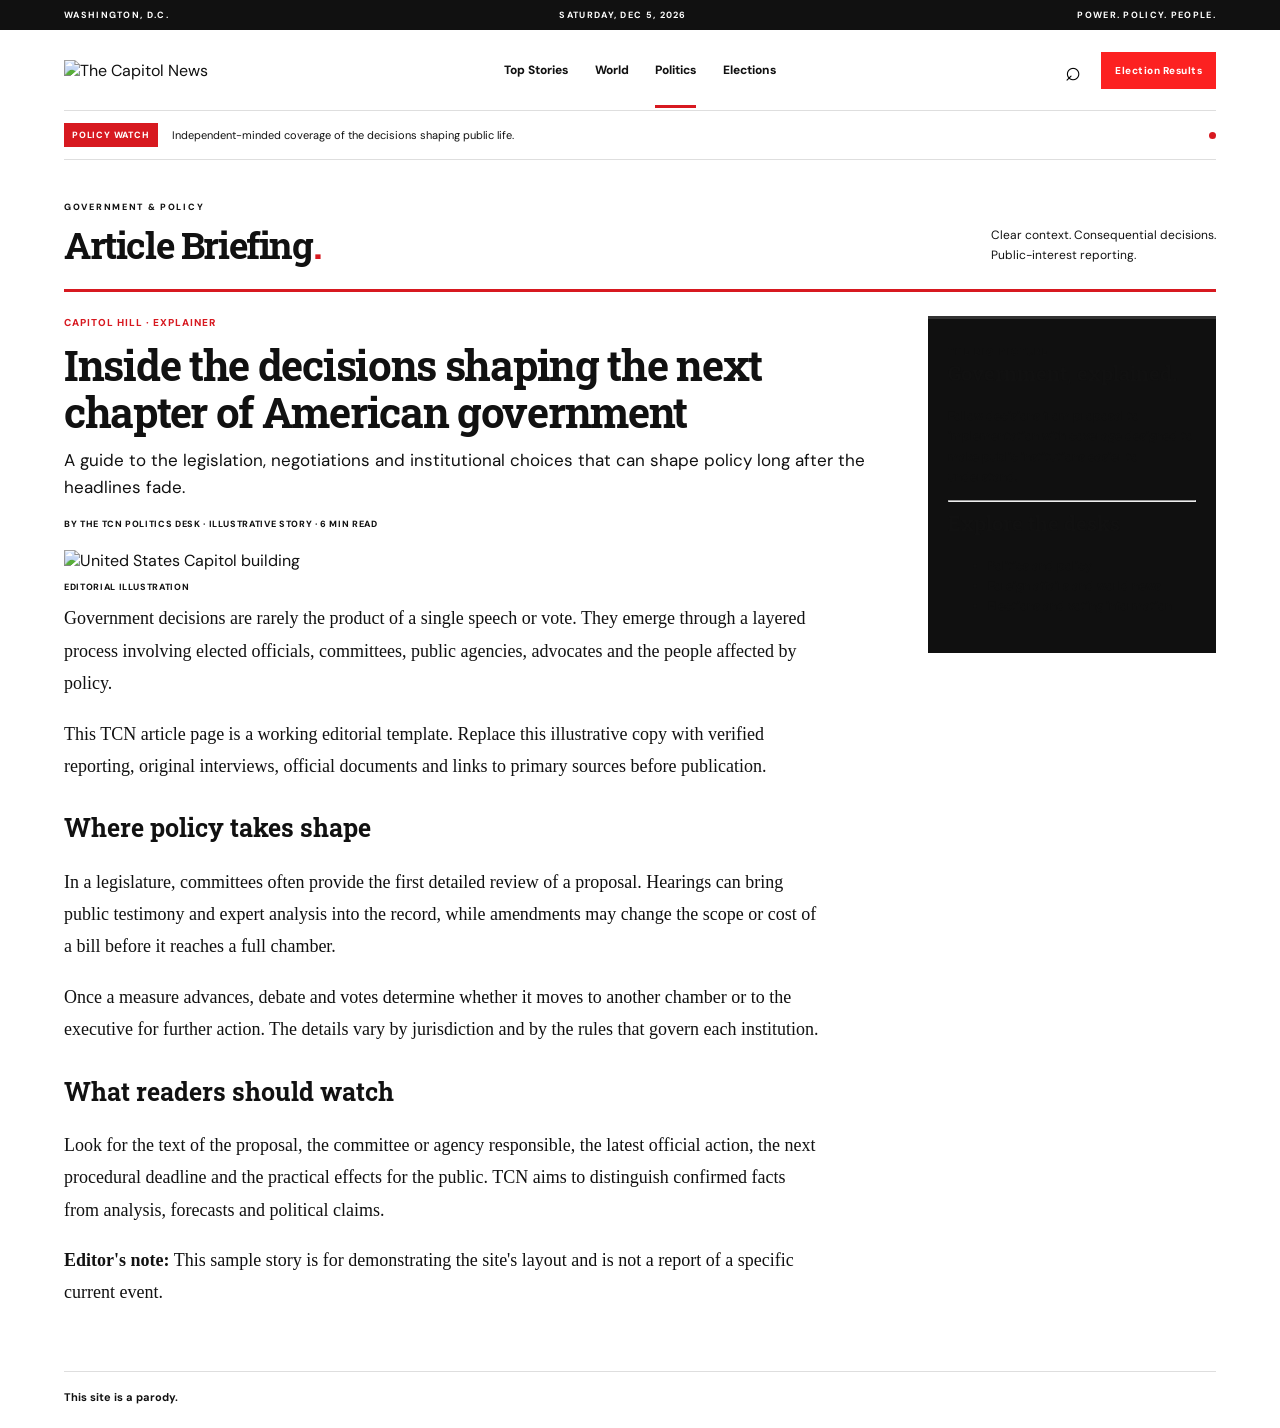
==== commit 42cea06b: "Remove duplicate top newsroom sign-in link" ====
--- a/article.html
+++ b/article.html
@@ -1 +1 @@
-<!doctype html><html lang="en"><head><meta charset="utf-8"><meta name="viewport" content="width=device-width,initial-scale=1"><meta name="theme-color" content="#090909"><meta name="description" content="The Capitol News — political and world news parody publication."><title>Article Briefing — The Capitol News</title><link rel="stylesheet" href="styles.css"></head><body><div class="topline"><span>WASHINGTON, D.C.</span><span id="today">THE DAILY BRIEFING</span><span>POWER. POLICY. PEOPLE.</span></div><header class="site-header"><a class="brand" href="index.html" aria-label="The Capitol News home"><img class="brand-logo-image" src="https://res.cloudinary.com/dtz0urit6/image/upload/q_auto:best,f_jpg/cloudinary-tools-uploads/kxuomhjwf1radlnk2r9k" alt="The Capitol News"></a><button class="menu-toggle" id="menuToggle" aria-label="Toggle navigation" aria-expanded="false">☰</button><nav class="main-nav" id="mainNav" aria-label="Main navigation"><a class="" href="index.html">Top Stories</a><a class="" href="world.html">World</a><a class="active" href="politics.html">Politics</a><a class="" href="elections.html">Elections</a></nav><div class="header-actions"><a class="newsroom-login-link" href="newsroom.html">Newsroom Sign In</a><button class="search-button" id="searchToggle" aria-label="Search stories">⌕</button><a class="subscribe election-results-link" href="elections.html#election-results">Election Results</a></div></header><div class="breaking"><span class="breaking-label">POLICY WATCH</span><p>Independent-minded coverage of the decisions shaping public life.</p><span class="live-dot" aria-hidden="true"></span></div><main class="page-wrap"><div class="section-heading"><div><span class="eyebrow">GOVERNMENT &amp; POLICY</span><h1>Article Briefing<span class="red-dot">.</span></h1></div><p>Clear context. Consequential decisions.<br>Public-interest reporting.</p></div><div class="article-layout"><article><div class="article-kicker">CAPITOL HILL · EXPLAINER</div><h1 class="article-title">Inside the decisions shaping the next chapter of American government</h1><p class="article-subtitle">A guide to the legislation, negotiations and institutional choices that can shape policy long after the headlines fade.</p><div class="byline">BY THE TCN POLITICS DESK · ILLUSTRATIVE STORY · 6 MIN READ</div><img class="article-hero" src="https://images.unsplash.com/photo-1529107386315-e1a2ed48a620?auto=format&fit=crop&w=1400&q=85" alt="United States Capitol building"><p class="byline">EDITORIAL ILLUSTRATION</p><div class="article-body"><p>Government decisions are rarely the product of a single speech or vote. They emerge through a layered process involving elected officials, committees, public agencies, advocates and the people affected by policy.</p><p>This TCN article page is a working editorial template. Replace this illustrative copy with verified reporting, original interviews, official documents and links to primary sources before publication.</p><h2>Where policy takes shape</h2><p>In a legislature, committees often provide the first detailed review of a proposal. Hearings can bring public testimony and expert analysis into the record, while amendments may change the scope or cost of a bill before it reaches a full chamber.</p><p>Once a measure advances, debate and votes determine whether it moves to another chamber or to the executive for further action. The details vary by jurisdiction and by the rules that govern each institution.</p><h2>What readers should watch</h2><p>Look for the text of the proposal, the committee or agency responsible, the latest official action, the next procedural deadline and the practical effects for the public. TCN aims to distinguish confirmed facts from analysis, forecasts and political claims.</p><p><strong>Editor's note:</strong> This sample story is for demonstrating the site's layout and is not a report of a specific current event.</p></div></article><aside class="article-aside"><span class="eyebrow">THE BIG PICTURE</span><h3>Government, explained.</h3><p>Follow decisions from proposal to implementation with coverage designed to make public institutions easier to understand.</p><hr><h3>Explore the desks</h3><ul><li><a href="politics.html">Politics and policy</a></li><li><a href="world.html">Foreign affairs and world news</a></li><li><a href="elections.html">Elections and voting information</a></li></ul></aside></div><footer class="site-footer"><p class="parody-notice">This site is a parody.</p></footer></main><div class="search-panel" id="searchPanel" hidden role="dialog" aria-label="Search stories"><form id="searchForm" role="search"><input id="searchInput" type="search" placeholder="Search stories, topics, elections…" aria-label="Search news stories" autocomplete="off"><button type="submit">SEARCH</button><button type="button" id="closeSearch" aria-label="Close search">✕</button></form><div id="searchResults" class="search-results" aria-live="polite"><p>Search headlines and summaries across TCN.</p></div></div><script src="app.js"></script></body></html>+<!doctype html><html lang="en"><head><meta charset="utf-8"><meta name="viewport" content="width=device-width,initial-scale=1"><meta name="theme-color" content="#090909"><meta name="description" content="The Capitol News — political and world news parody publication."><title>Article Briefing — The Capitol News</title><link rel="stylesheet" href="styles.css"></head><body><div class="topline"><span>WASHINGTON, D.C.</span><span id="today">THE DAILY BRIEFING</span><span>POWER. POLICY. PEOPLE.</span></div><header class="site-header"><a class="brand" href="index.html" aria-label="The Capitol News home"><img class="brand-logo-image" src="https://res.cloudinary.com/dtz0urit6/image/upload/q_auto:best,f_jpg/cloudinary-tools-uploads/kxuomhjwf1radlnk2r9k" alt="The Capitol News"></a><button class="menu-toggle" id="menuToggle" aria-label="Toggle navigation" aria-expanded="false">☰</button><nav class="main-nav" id="mainNav" aria-label="Main navigation"><a class="" href="index.html">Top Stories</a><a class="" href="world.html">World</a><a class="active" href="politics.html">Politics</a><a class="" href="elections.html">Elections</a></nav><div class="header-actions"><button class="search-button" id="searchToggle" aria-label="Search stories">⌕</button><a class="subscribe election-results-link" href="elections.html#election-results">Election Results</a></div></header><div class="breaking"><span class="breaking-label">POLICY WATCH</span><p>Independent-minded coverage of the decisions shaping public life.</p><span class="live-dot" aria-hidden="true"></span></div><main class="page-wrap"><div class="section-heading"><div><span class="eyebrow">GOVERNMENT &amp; POLICY</span><h1>Article Briefing<span class="red-dot">.</span></h1></div><p>Clear context. Consequential decisions.<br>Public-interest reporting.</p></div><div class="article-layout"><article><div class="article-kicker">CAPITOL HILL · EXPLAINER</div><h1 class="article-title">Inside the decisions shaping the next chapter of American government</h1><p class="article-subtitle">A guide to the legislation, negotiations and institutional choices that can shape policy long after the headlines fade.</p><div class="byline">BY THE TCN POLITICS DESK · ILLUSTRATIVE STORY · 6 MIN READ</div><img class="article-hero" src="https://images.unsplash.com/photo-1529107386315-e1a2ed48a620?auto=format&fit=crop&w=1400&q=85" alt="United States Capitol building"><p class="byline">EDITORIAL ILLUSTRATION</p><div class="article-body"><p>Government decisions are rarely the product of a single speech or vote. They emerge through a layered process involving elected officials, committees, public agencies, advocates and the people affected by policy.</p><p>This TCN article page is a working editorial template. Replace this illustrative copy with verified reporting, original interviews, official documents and links to primary sources before publication.</p><h2>Where policy takes shape</h2><p>In a legislature, committees often provide the first detailed review of a proposal. Hearings can bring public testimony and expert analysis into the record, while amendments may change the scope or cost of a bill before it reaches a full chamber.</p><p>Once a measure advances, debate and votes determine whether it moves to another chamber or to the executive for further action. The details vary by jurisdiction and by the rules that govern each institution.</p><h2>What readers should watch</h2><p>Look for the text of the proposal, the committee or agency responsible, the latest official action, the next procedural deadline and the practical effects for the public. TCN aims to distinguish confirmed facts from analysis, forecasts and political claims.</p><p><strong>Editor's note:</strong> This sample story is for demonstrating the site's layout and is not a report of a specific current event.</p></div></article><aside class="article-aside"><span class="eyebrow">THE BIG PICTURE</span><h3>Government, explained.</h3><p>Follow decisions from proposal to implementation with coverage designed to make public institutions easier to understand.</p><hr><h3>Explore the desks</h3><ul><li><a href="politics.html">Politics and policy</a></li><li><a href="world.html">Foreign affairs and world news</a></li><li><a href="elections.html">Elections and voting information</a></li></ul></aside></div><footer class="site-footer"><p class="parody-notice">This site is a parody.</p></footer></main><div class="search-panel" id="searchPanel" hidden role="dialog" aria-label="Search stories"><form id="searchForm" role="search"><input id="searchInput" type="search" placeholder="Search stories, topics, elections…" aria-label="Search news stories" autocomplete="off"><button type="submit">SEARCH</button><button type="button" id="closeSearch" aria-label="Close search">✕</button></form><div id="searchResults" class="search-results" aria-live="polite"><p>Search headlines and summaries across TCN.</p></div></div><script src="app.js"></script></body></html>
--- a/styles.css
+++ b/styles.css
@@ -91,3 +91,89 @@
 .newsroom-access p{font-size:12px;line-height:1.7;color:#eee;max-width:650px;margin:0}
 .newsroom-access-button{display:inline-flex;align-items:center;gap:12px;padding:14px 18px;font-size:11px;font-weight:800;white-space:nowrap}
 @media(max-width:700px){.newsroom-access{align-items:flex-start;flex-direction:column;padding:20px}.header-actions{gap:8px}.newsroom-login-link{padding:10px 9px;font-size:9px}}
+
+/* Compact, discreet newsroom entry on the homepage */
+.newsroom-access{display:none!important}.newsroom-quick-link{text-align:center;margin:26px auto 10px;padding:0;font-size:11px;letter-spacing:.04em}.newsroom-quick-link a{color:#ddd;text-decoration:underline;text-decoration-color:#fc2121;text-underline-offset:4px}.newsroom-quick-link a:hover{color:#fc2121}.newsroom-login-link{background:transparent!important;color:#fff!important;border:0!important;padding:8px 5px!important;font-size:10px!important;text-decoration:underline;text-decoration-color:#fc2121;text-underline-offset:4px}.newsroom-login-link:hover{color:#fc2121!important;background:transparent!important}
+
+/* Public pages use white; newsroom.html keeps its independent black styling. */
+:root{--black:#111;--red:#d71920;--paper:#fff;--muted:#686868;--line:#dedede;--soft:#f5f5f5}
+html,body{background:#fff!important;color:#111!important}
+.site-header,.page-wrap,.breaking,.section-heading,.lead-grid,.lead-side,.compact-story,.story-card,.desk-intro,.article-layout,.article-body,.site-footer,.election-archive,.election-archive-list,.election-detail,.published-feed,.managed-story-area{background-color:#fff;color:#111}
+.site-header{border-color:#dedede}.topline{background:#111;color:#eee}.main-nav a,.brand-name,.section-heading h1,.section-heading h2,.lead-story h2,.compact-story h3,.story-card h3,.article-title,.article-body h2,.archive-list-heading h3,.election-module-heading h2,.archive-result-name strong,.published-election-heading h3{color:#111}
+.section-heading{border-bottom-color:#d71920}.breaking{border-bottom-color:#dedede}.breaking p,.dek,.desk-intro p,.article-subtitle,.article-aside p,.article-aside li,.archive-subtitle,.archive-result-name small,.archive-date,.archive-count,.archive-empty,.result-explanation,.party-heading p,.vote-row,.ballot-total,.seat-list li,.seat-list li>span,.seat-list small,.byline,.story-card p,.compact-story p,.section-heading>p{color:#555}
+.lead-side{border-left-color:#dedede}.compact-story,.story-card,.desk-tag,.article-aside,.election-results-module,.result-panel,.election-category,.archive-result-link,.archive-empty,.election-category:hover,.election-category.active{background:#fff;color:#111}
+.election-results-module{background:#f7f7f7;border-color:#dedede}.result-panel{background:#fff;border-color:#ddd}.article-aside{background:#f5f5f5}.archive-result-link{border-color:#dedede}.archive-result-link:hover{background:#f7f7f7}
+.parody-notice{color:#555!important}.published-election-card{background:#fff;color:#111;border-color:#ddd}.published-candidate{border-color:#ddd}.published-election-card .nr-small{color:#666}
+.newsroom-quick-link{text-align:center;font-size:11px;margin:26px auto 0}.newsroom-quick-link a{color:#555;text-decoration:underline;text-underline-offset:3px}.newsroom-quick-link a:hover{color:#d71920}
+.managed-story-area{margin:20px 0 35px}.managed-empty{padding:22px 16px;border:1px dashed #ccc;color:#666;font-size:13px;grid-column:1/-1}
+.story-card a,.compact-story a,.lead-story a{color:inherit}.story-card h3 a:hover,.compact-story h3 a:hover,.lead-story h2 a:hover{color:#d71920}
+@media(max-width:1050px){.lead-side{border-top-color:#dedede}}
+
+
+/* Accessibility pass: ensure every public-site text element is readable on white.
+   newsroom.html is excluded so its black background and white text stay unchanged. */
+body:not(.newsroom-body) *, body:not(.newsroom-body) *::before, body:not(.newsroom-body) *::after { text-shadow:none; }
+body:not(.newsroom-body) { color:#111!important; }
+body:not(.newsroom-body) .topline,
+body:not(.newsroom-body) .topline *,
+body:not(.newsroom-body) .newsletter,
+body:not(.newsroom-body) .newsletter *,
+body:not(.newsroom-body) .subscribe,
+body:not(.newsroom-body) .subscribe *,
+body:not(.newsroom-body) .search-panel,
+body:not(.newsroom-body) .search-panel * { /* keep intentional dark/red UI surfaces legible */ }
+body:not(.newsroom-body) p,
+body:not(.newsroom-body) li,
+body:not(.newsroom-body) label,
+body:not(.newsroom-body) small,
+body:not(.newsroom-body) time,
+body:not(.newsroom-body) figcaption,
+body:not(.newsroom-body) .eyebrow,
+body:not(.newsroom-body) .category,
+body:not(.newsroom-body) .story-meta,
+body:not(.newsroom-body) .byline,
+body:not(.newsroom-body) .dek,
+body:not(.newsroom-body) .notice,
+body:not(.newsroom-body) .parody-notice,
+body:not(.newsroom-body) .archive-subtitle,
+body:not(.newsroom-body) .archive-date,
+body:not(.newsroom-body) .archive-count,
+body:not(.newsroom-body) .archive-empty,
+body:not(.newsroom-body) .result-explanation,
+body:not(.newsroom-body) .published-candidate,
+body:not(.newsroom-body) .published-election-card .nr-small,
+body:not(.newsroom-body) .managed-empty { color:#111!important; }
+body:not(.newsroom-body) h1,
+body:not(.newsroom-body) h2,
+body:not(.newsroom-body) h3,
+body:not(.newsroom-body) h4,
+body:not(.newsroom-body) h5,
+body:not(.newsroom-body) h6,
+body:not(.newsroom-body) .main-nav a,
+body:not(.newsroom-body) .brand-name,
+body:not(.newsroom-body) a:not(.newsroom-login-link):not(.newsroom-quick-link a):not(.subscribe),
+body:not(.newsroom-body) button:not(.subscribe):not(.search-button),
+body:not(.newsroom-body) input,
+body:not(.newsroom-body) select,
+body:not(.newsroom-body) textarea { color:#111; }
+body:not(.newsroom-body) .topline,
+body:not(.newsroom-body) .topline *,
+body:not(.newsroom-body) .subscribe,
+body:not(.newsroom-body) .subscribe *,
+body:not(.newsroom-body) .search-panel,
+body:not(.newsroom-body) .search-panel *,
+body:not(.newsroom-body) .newsletter,
+body:not(.newsroom-body) .newsletter * { color:#fff!important; }
+body:not(.newsroom-body) .newsroom-login-link,
+body:not(.newsroom-body) .newsroom-quick-link a { color:#111!important; }
+body:not(.newsroom-body) .newsroom-login-link:hover,
+body:not(.newsroom-body) .newsroom-quick-link a:hover { color:#d71920!important; }
+body:not(.newsroom-body) input::placeholder,
+body:not(.newsroom-body) textarea::placeholder { color:#555!important; opacity:1; }
+body:not(.newsroom-body) .search-panel input,
+body:not(.newsroom-body) .search-panel input::placeholder { color:#fff!important; }
+body:not(.newsroom-body) .election-category,
+body:not(.newsroom-body) .archive-result-link,
+body:not(.newsroom-body) .result-panel,
+body:not(.newsroom-body) .election-results-module,
+body:not(.newsroom-body) .article-aside { color:#111!important; }
